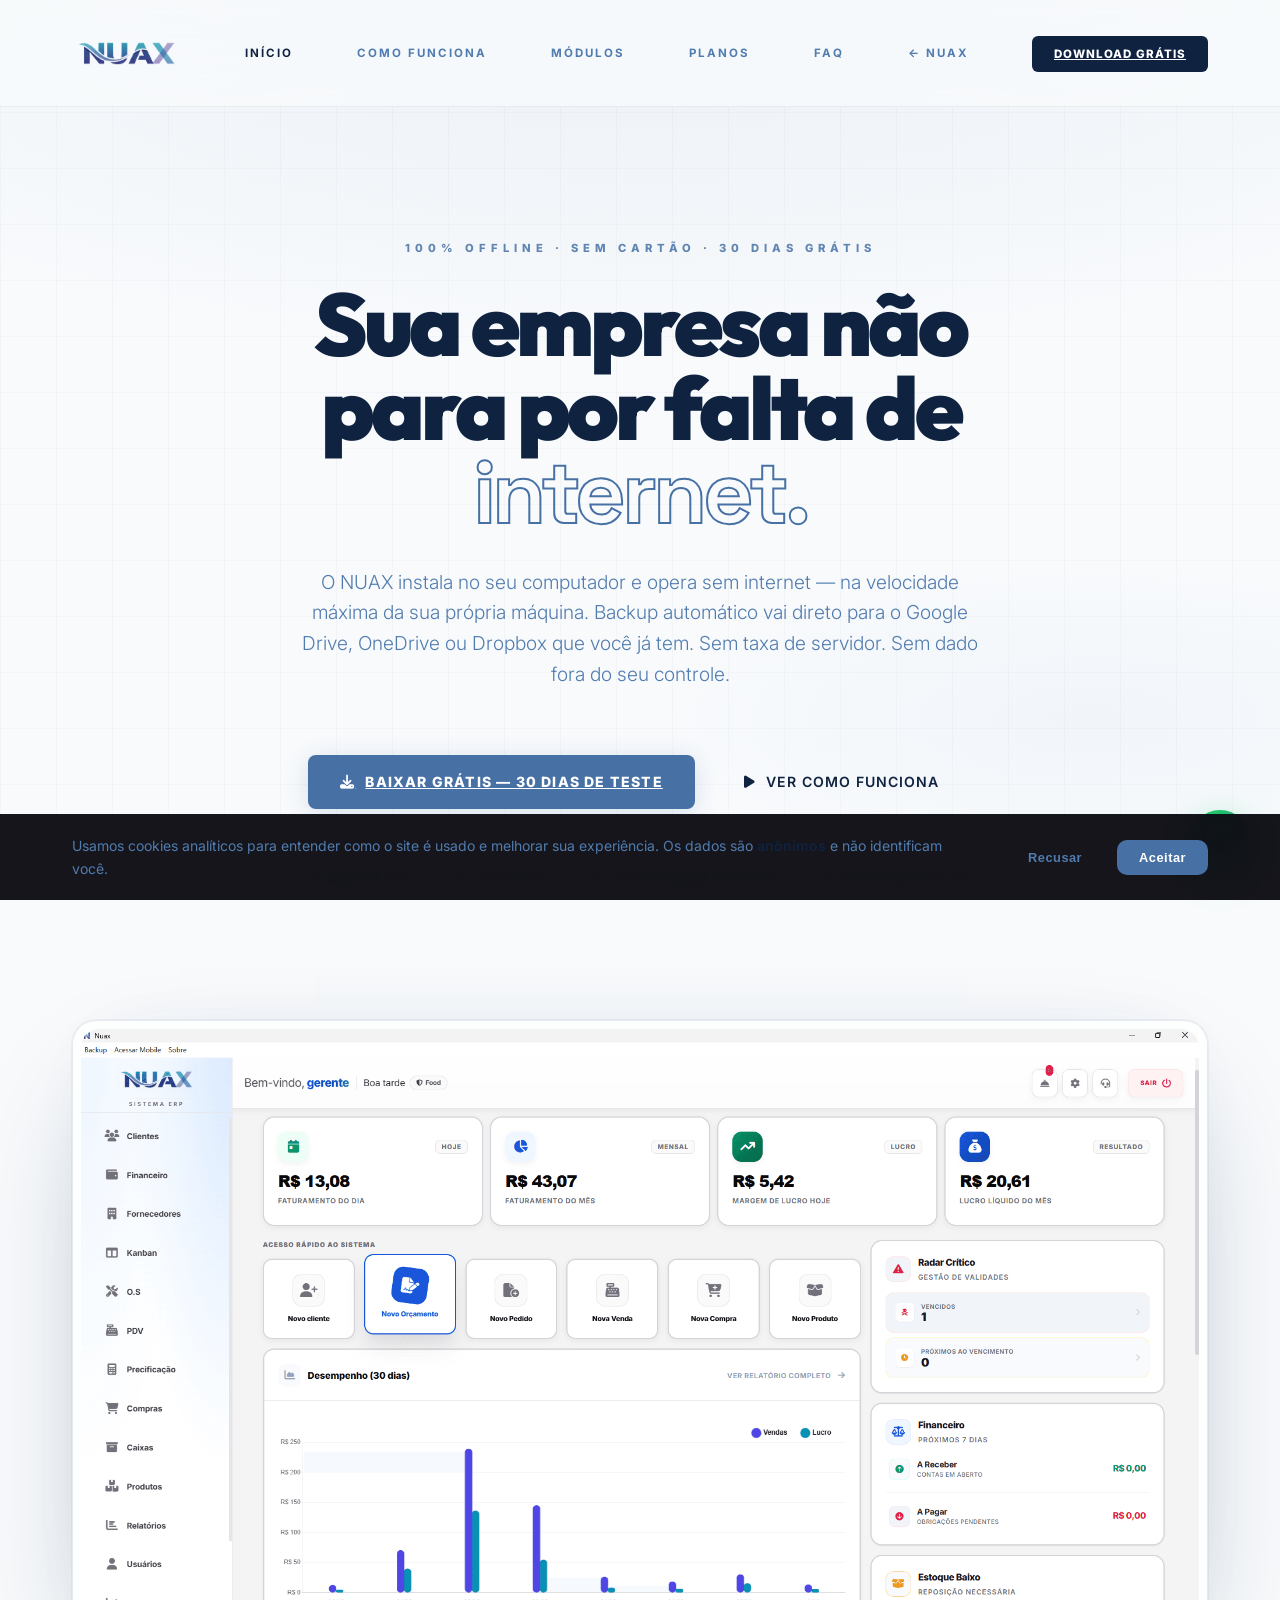
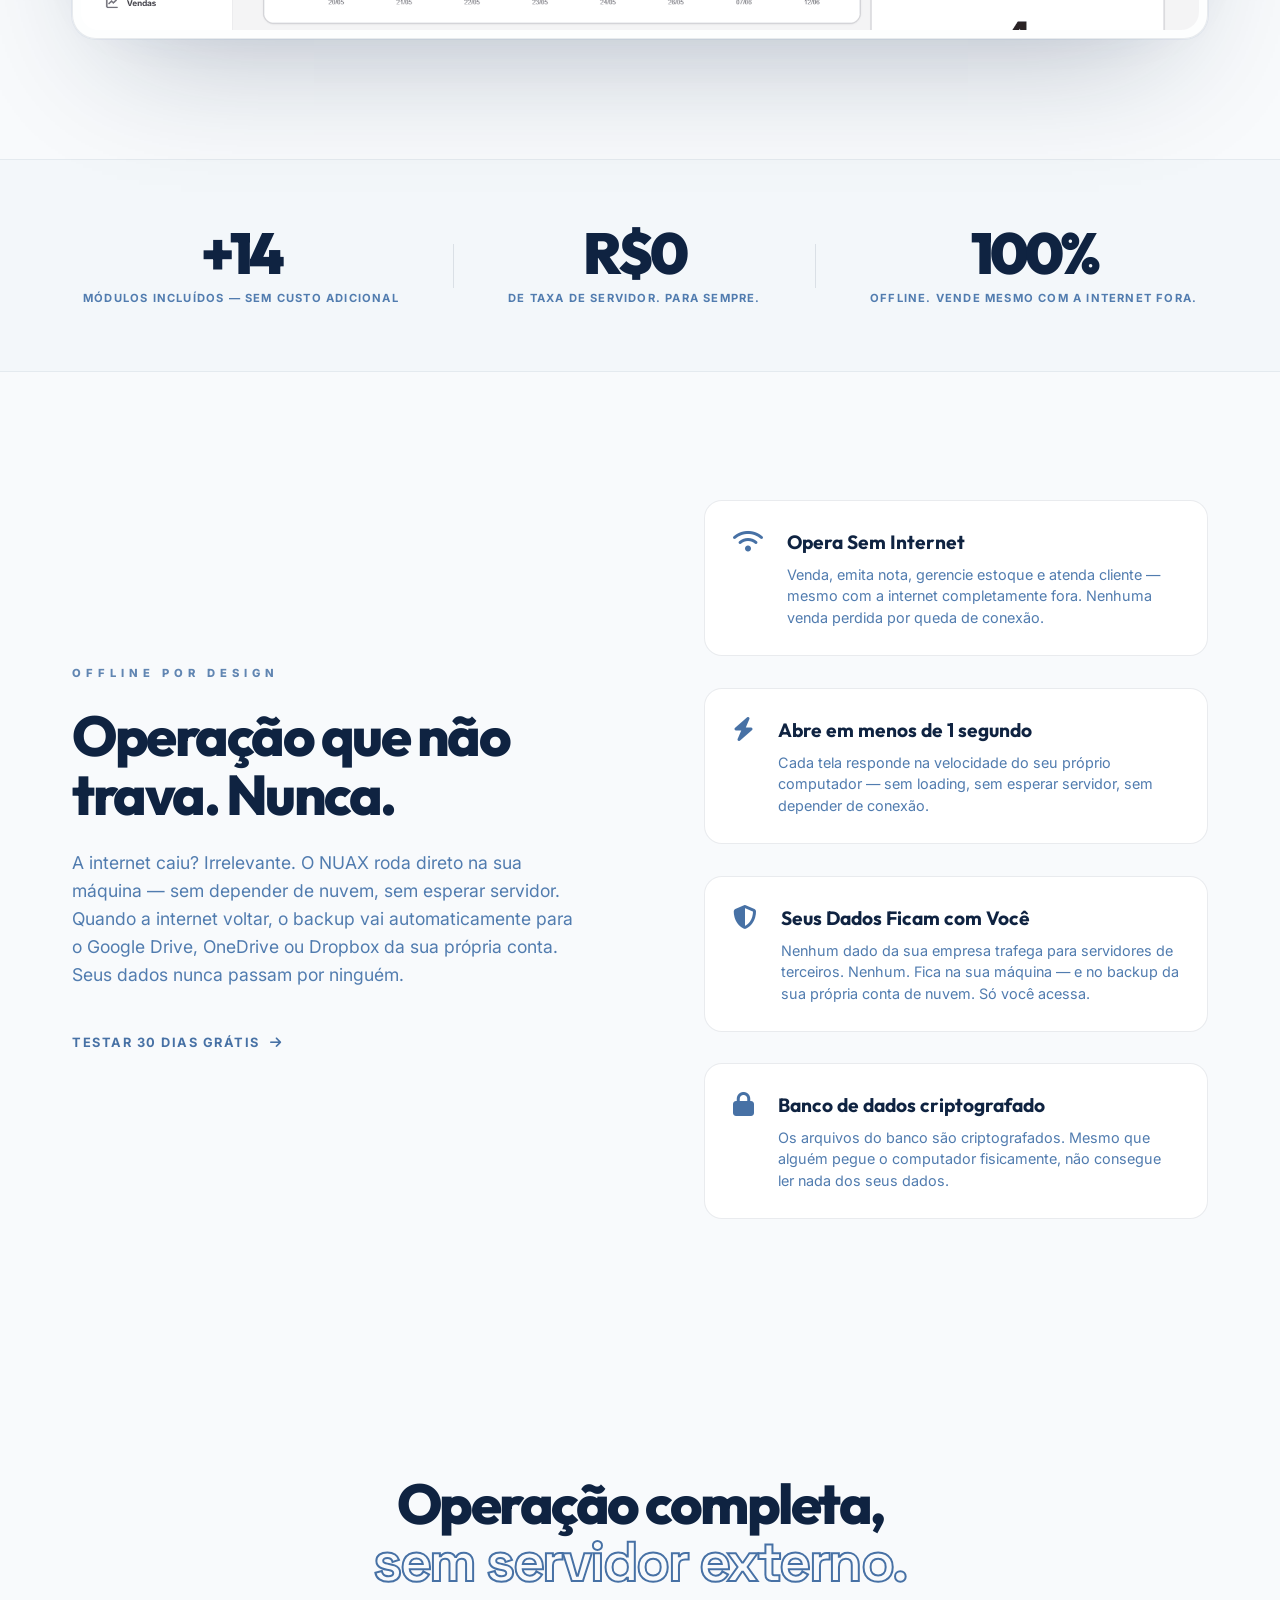
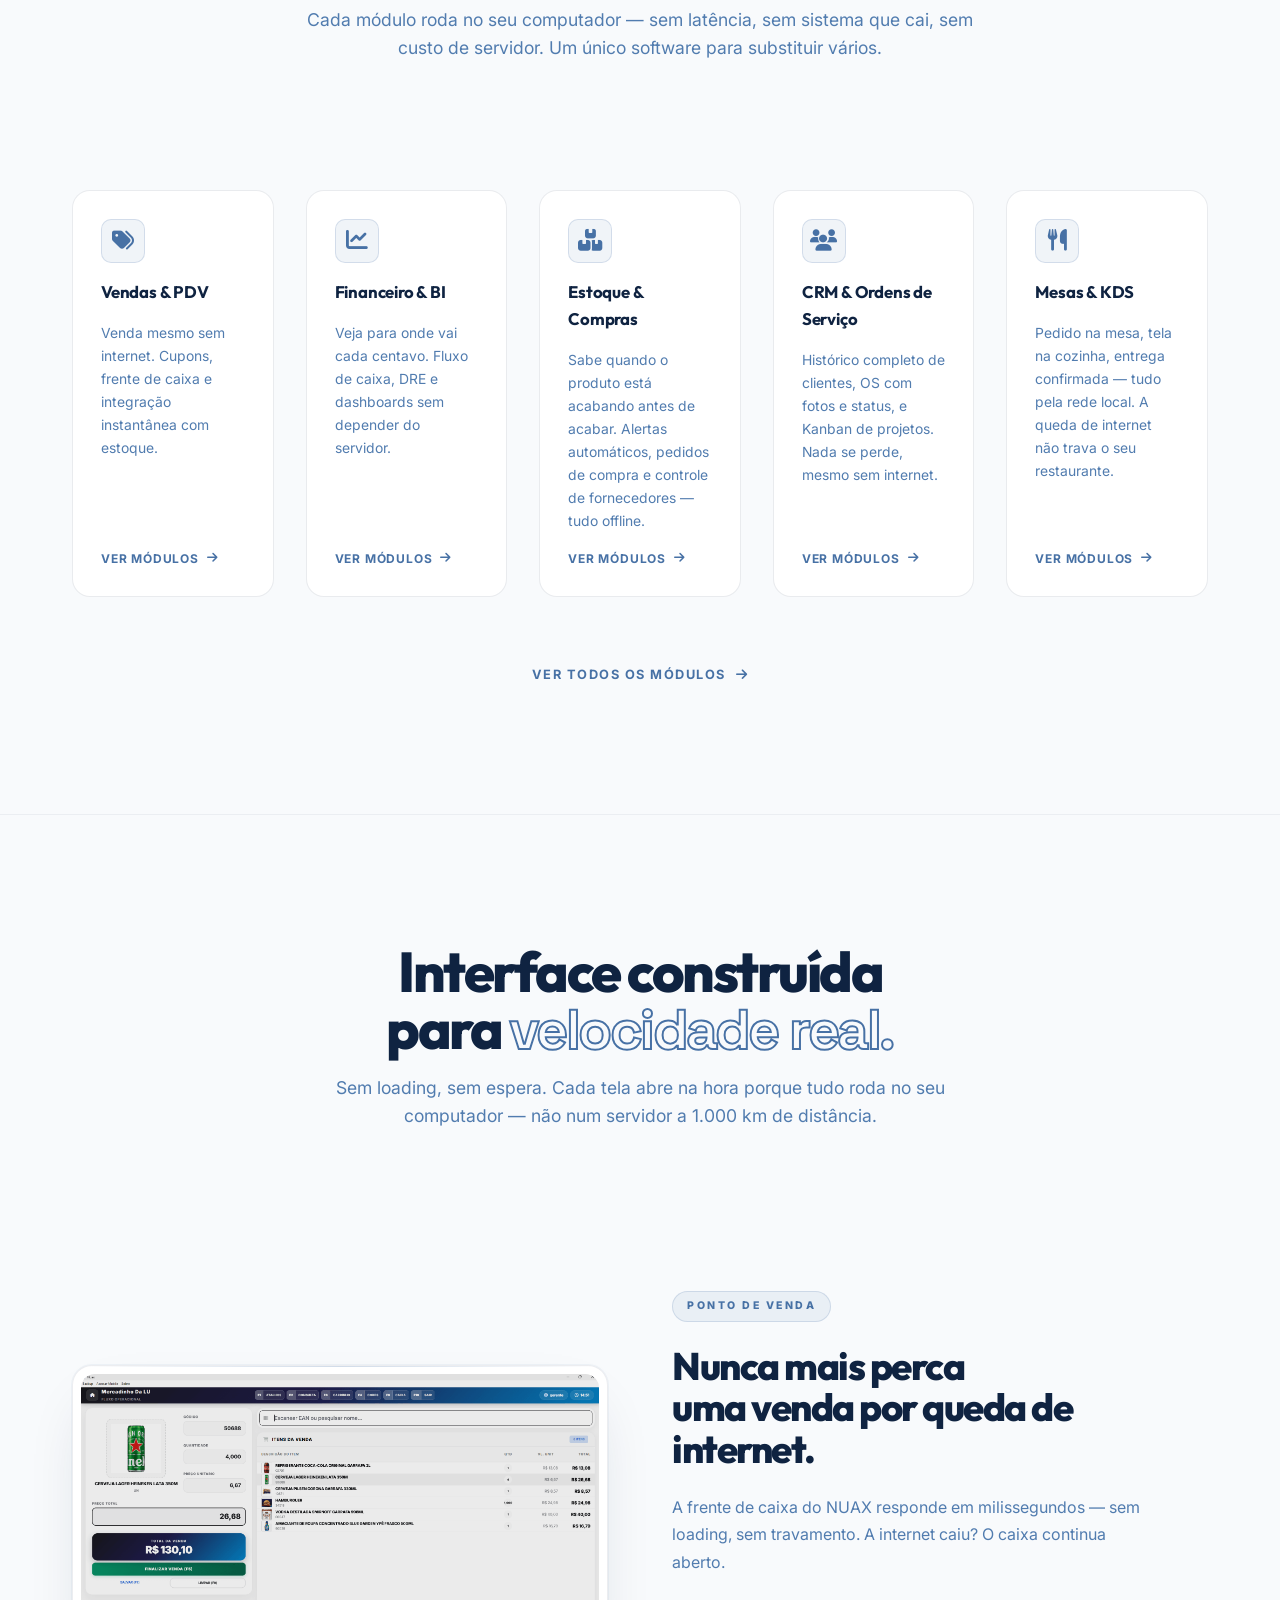
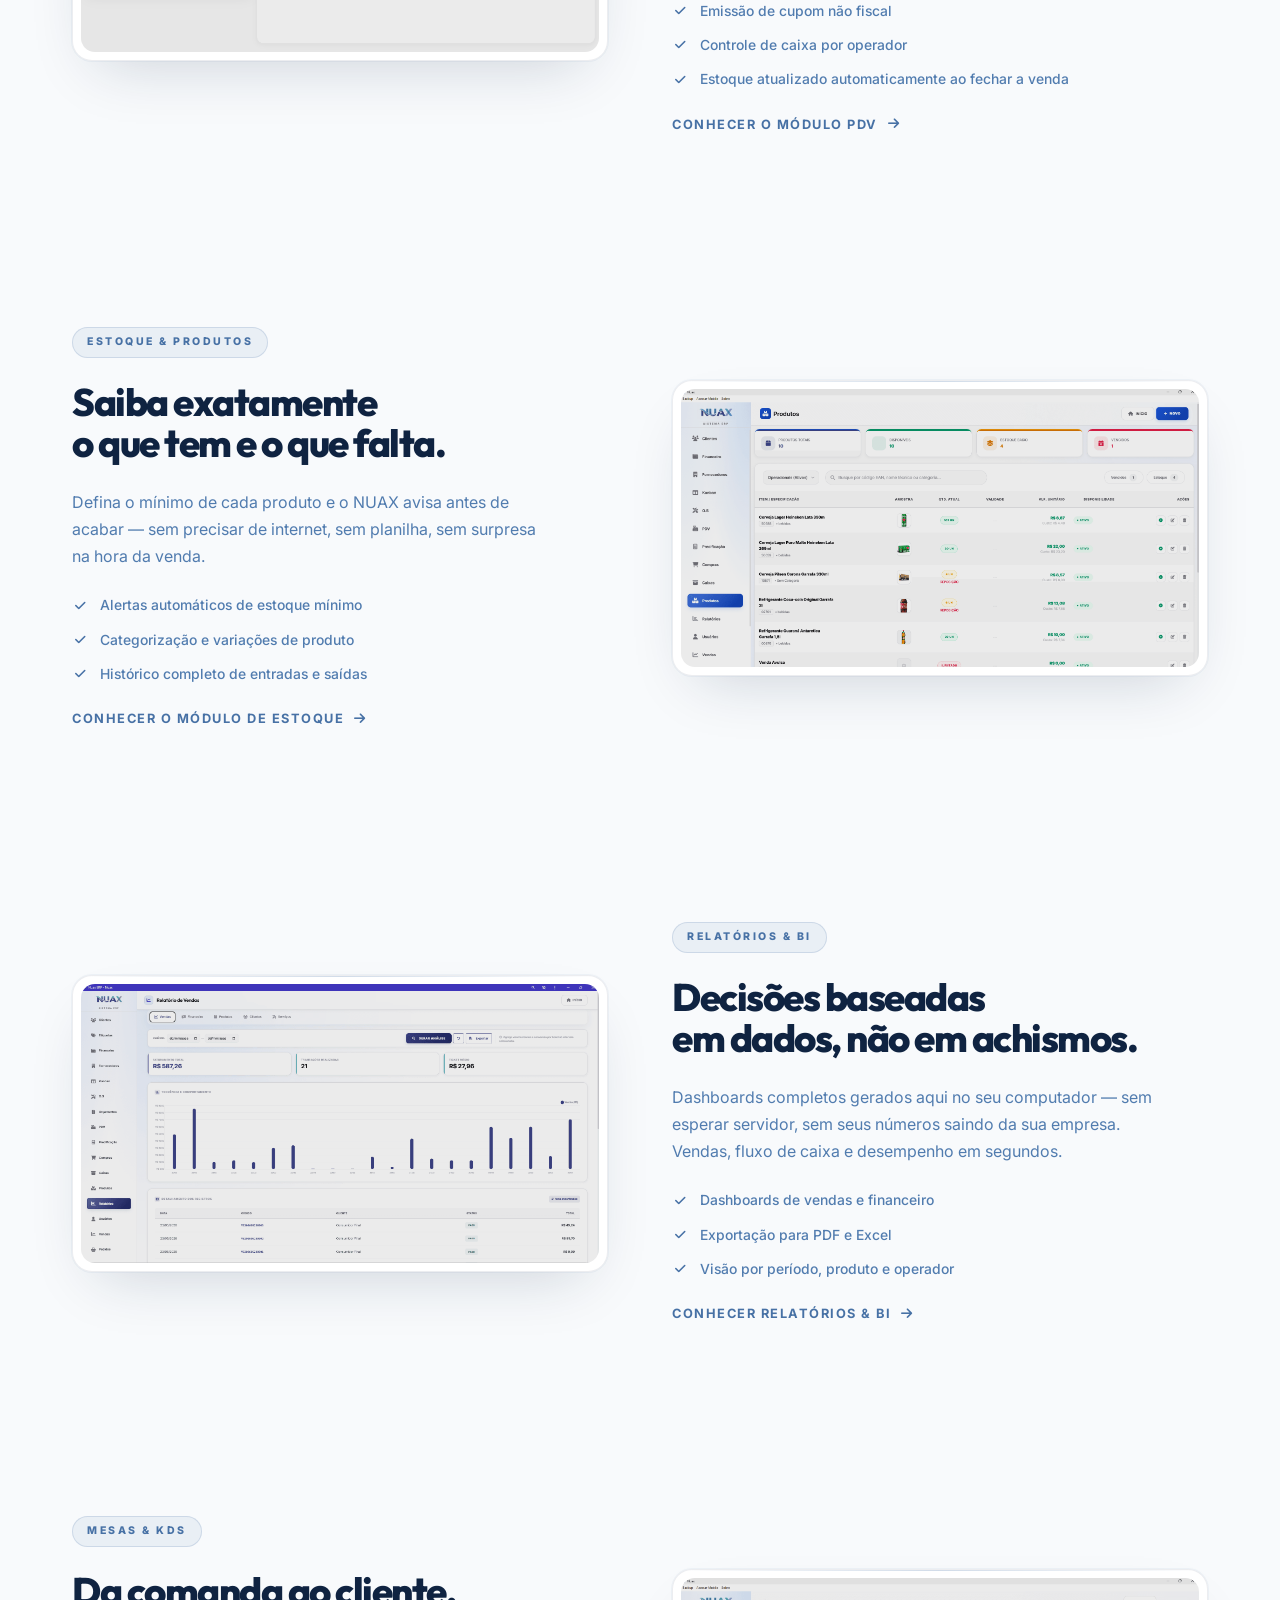
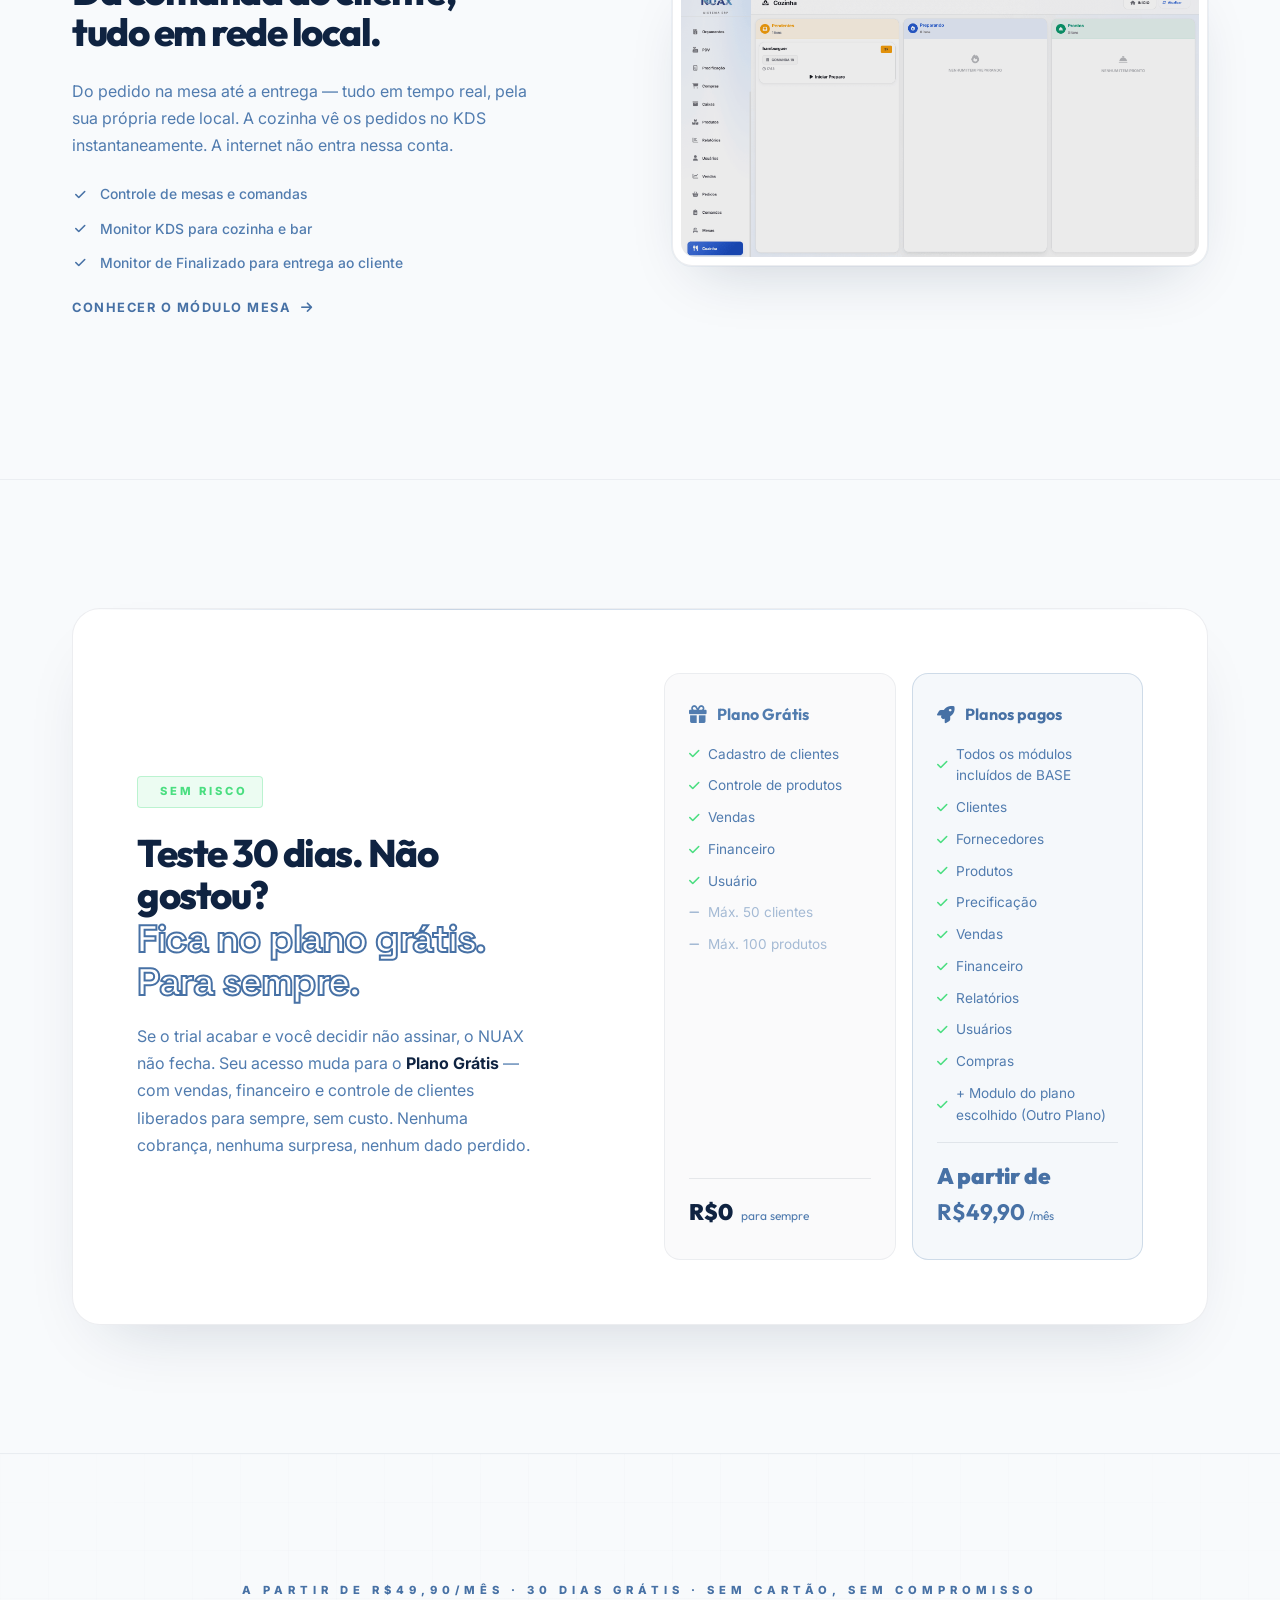
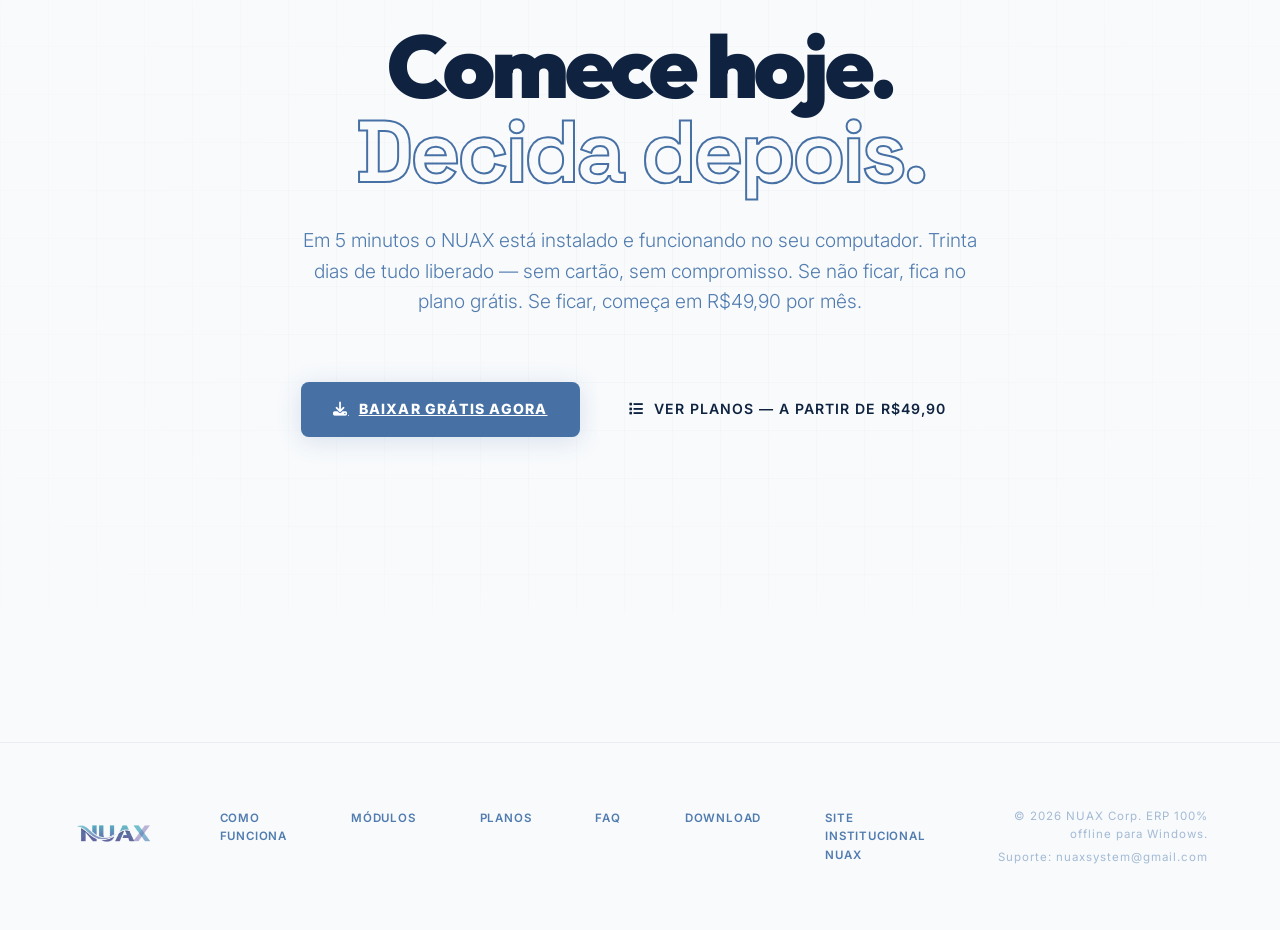
==== erp/index.html @ 341bbd93 "deploy inicial" ====
<!DOCTYPE html><html lang="pt-br"><head><meta charset="UTF-8"><meta name="viewport" content="width=device-width,initial-scale=1"><title>NUAX ERP | Gestão Offline para Windows — A partir de R$49,90/mês</title><meta name="description" content="NUAX ERP: sistema de gestão 100% offline para Windows. PDV, Estoque, Financeiro, CRM, Ordens de Serviço e mais. A partir de R$49,90/mês — 30 dias grátis."><meta name="keywords" content="NUAX ERP, sistema de gestão offline, software ERP Windows, PDV offline, controle de estoque offline, gestão financeira offline, ERP sem internet, software para pequenas empresas"><meta name="author" content="NUAX Corp"><meta name="robots" content="index, follow"><script>function gtag(){dataLayer.push(arguments)}window.dataLayer=window.dataLayer||[],gtag("consent","default",{analytics_storage:"accepted"===localStorage.getItem("nuax_cookie_consent")?"granted":"denied",ad_storage:"denied"})</script><script async src="https://www.googletagmanager.com/gtag/js?id=G-6E8NX6RSP4"></script><script>function gtag(){dataLayer.push(arguments)}window.dataLayer=window.dataLayer||[],gtag("js",new Date),gtag("config","G-6E8NX6RSP4")</script><meta name="theme-color" content="#f8fafc"><link rel="canonical" href="https://nuax.com.br/erp/index.html"><link rel="icon" href="/assets/favicon.ico"><link rel="llms-txt" href="https://nuax.com.br/llms.txt"><meta name="geo.region" content="BR-SP"><meta name="geo.placename" content="São Paulo"><meta name="geo.position" content="-23.5686278;-46.6985239"><meta name="ICBM" content="-23.5686278, -46.6985239"><meta property="og:type" content="website"><meta property="og:site_name" content="NUAX"><meta property="og:url" content="https://nuax.com.br/erp/index.html"><meta property="og:title" content="NUAX ERP | Gestão Offline para Windows — A partir de R$49,90/mês"><meta property="og:description" content="Sistema ERP 100% offline para Windows. PDV, Estoque com alertas de vencimento, Contas a Pagar/Receber, Orçamentos, CRM, OS, Kanban, Mesas e KDS. A partir de R$49,90/mês — teste grátis 30 dias, sem cartão."><meta property="og:image" content="https://nuax.com.br/assets/erp/og_image.png"><meta name="twitter:card" content="summary_large_image"><meta name="twitter:url" content="https://nuax.com.br/erp/index.html"><meta name="twitter:title" content="NUAX ERP | ERP Offline para Windows — A partir de R$49,90/mês"><meta name="twitter:description" content="PDV, Estoque com alertas de vencimento, Contas a Pagar/Receber, Orçamentos, CRM, OS e Kanban offline. A partir de R$49,90/mês — teste grátis 30 dias, sem cartão."><meta name="twitter:image" content="https://nuax.com.br/assets/erp/og_image.png"><script type="application/ld+json">{
      "@context": "https://schema.org",
      "@type": "SoftwareApplication",
      "name": "NUAX ERP",
      "operatingSystem": "Windows 10, Windows 11",
      "applicationCategory": "BusinessApplication",
      "applicationSubCategory": "ERP, PDV, Gestão Financeira",
      "description": "Sistema de gestão 100% offline para Windows. PDV, Controle de Estoque com alertas de vencimento, Contas a Pagar e Receber, Fluxo de Caixa, Orçamentos, Precificação por Markup, CRM, Ordens de Serviço, Kanban, Mesas e KDS. Backup automático no Google Drive, OneDrive ou Dropbox. A partir de R$49,90/mês — teste grátis 30 dias, sem cartão.",
      "offers": [
        {
          "@type": "Offer",
          "name": "NUAX ERP — Plano Base",
          "price": "49.90",
          "priceCurrency": "BRL",
          "priceValidUntil": "2026-12-31",
          "description": "A partir de R$49,90/mês. Trial de 30 dias gratuito, sem cartão de crédito — veja todos os planos em nuax.com.br/erp/planos.html",
          "availability": "https://schema.org/InStock",
          "url": "https://nuax.com.br/erp/planos.html",
          "priceSpecification": { "@type": "UnitPriceSpecification", "billingDuration": "P1M" }
        },
        {
          "@type": "Offer",
          "name": "NUAX ERP — Teste Grátis 30 dias",
          "price": "0",
          "priceCurrency": "BRL",
          "priceValidUntil": "2026-12-31",
          "description": "Teste todas as funcionalidades gratuitamente por 30 dias, sem cartão de crédito. Após o trial, plano grátis permanente disponível.",
          "availability": "https://schema.org/InStock",
          "url": "https://nuax.com.br/erp/download.html",
          "priceSpecification": { "@type": "UnitPriceSpecification", "billingDuration": "P30D" }
        }
      ],
      "url": "https://nuax.com.br/erp/index.html",
      "screenshot": "https://nuax.com.br/assets/erp/dashboard.png"
    }</script><script type="application/ld+json">{
      "@context": "https://schema.org",
      "@type": "WebPage",
      "name": "NUAX ERP | Sistema de Gestão Offline para Windows",
      "url": "https://nuax.com.br/erp/index.html",
      "datePublished": "2025-01-01",
      "dateModified": "2026-07-22",
      "description": "Sistema de gestão 100% offline para Windows. PDV, Controle de Estoque com alertas de vencimento, Contas a Pagar e Receber, Fluxo de Caixa, Orçamentos, Precificação por Markup, CRM, Ordens de Serviço, Kanban, Mesas e KDS. Backup automático no Google Drive, OneDrive ou Dropbox. A partir de R$49,90/mês — teste grátis 30 dias, sem cartão.",
      "inLanguage": "pt-BR",
      "isPartOf": {
        "@type": "WebSite",
        "name": "NUAX",
        "url": "https://nuax.com.br/"
      },
      "author": {
        "@type": "Organization",
        "name": "NUAX Corp",
        "url": "https://nuax.com.br/"
      },
      "publisher": {
        "@type": "Organization",
        "name": "NUAX Corp",
        "url": "https://nuax.com.br/",
        "logo": {
          "@type": "ImageObject",
          "url": "https://nuax.com.br/assets/nuax-nome-transparente.png"
        }
      }
    }</script><script type="application/ld+json">{
      "@context": "https://schema.org",
      "@type": "BreadcrumbList",
      "itemListElement": [
        { "@type": "ListItem", "position": 1, "name": "NUAX", "item": "https://nuax.com.br/" },
        { "@type": "ListItem", "position": 2, "name": "Nuax ERP", "item": "https://nuax.com.br/erp/index.html" }
      ]
    }</script><link rel="preconnect" href="https://fonts.googleapis.com"><link rel="preconnect" href="https://fonts.gstatic.com" crossorigin><link href="https://fonts.googleapis.com/css2?family=Inter:wght@300;400;500;600;700&family=Outfit:wght@400;600;800;900&family=Space+Grotesk:wght@400;600;700&display=swap" rel="stylesheet"><link rel="stylesheet" href="https://cdnjs.cloudflare.com/ajax/libs/font-awesome/6.5.1/css/all.min.css"><link rel="stylesheet" href="../styles.css"></head><body class="luxury-theme"><a href="#main-content" class="skip-link">Pular para o conteúdo principal</a><div class="mesh-gradient"></div><header class="header-main" id="navbar"><div class="wrap header-flex"><div class="brand"><a href="index.html"><img src="../assets/nuax-nome-transparente.png" alt="NUAX ERP Logo" class="brand-img"></a></div><nav class="nav-desktop" aria-label="Navegação principal"><a href="index.html" class="nav-link" aria-current="page">Início</a> <a href="como-funciona.html" class="nav-link">Como Funciona</a> <a href="modulos.html" class="nav-link">Módulos</a> <a href="planos.html" class="nav-link">Planos</a> <a href="faq.html" class="nav-link">FAQ</a> <a href="../index.html" class="nav-link nav-link--back">← NUAX</a></nav><div class="actions"><a href="download.html" class="btn-premium">Download Grátis</a> <button class="mobile-menu-btn" id="mobileMenuBtn" aria-label="Abrir menu"><span></span><span></span><span></span></button></div></div><div class="mobile-nav" id="mobileNav" role="navigation" aria-label="Menu mobile"><a href="index.html" class="mobile-nav-link" aria-current="page">Início</a> <a href="como-funciona.html" class="mobile-nav-link">Como Funciona</a> <a href="modulos.html" class="mobile-nav-link">Módulos</a> <a href="planos.html" class="mobile-nav-link">Planos</a> <a href="faq.html" class="mobile-nav-link">FAQ</a> <a href="../index.html" class="mobile-nav-link nav-link--back">← NUAX</a> <a href="download.html" class="btn-premium mobile-cta">Download Grátis</a></div></header><main id="main-content"><section id="hero-premium" aria-label="Apresentação do NUAX ERP"><div class="wrap text-center"><div class="hero-header mx-auto reveal-up"><span class="reveal-text">100% OFFLINE · SEM CARTÃO · 30 DIAS GRÁTIS</span><h1 class="massive-title">Sua empresa não<br>para por falta de<br><span class="accent-stroke">internet.</span></h1><p class="hero-subtitle mx-auto">O NUAX instala no seu computador e opera sem internet — na velocidade máxima da sua própria máquina. Backup automático vai direto para o Google Drive, OneDrive ou Dropbox que você já tem. Sem taxa de servidor. Sem dado fora do seu controle.</p><div class="hero-cta-group"><a href="download.html" class="btn-hero-primary"><i class="fa-solid fa-download" aria-hidden="true"></i> Baixar Grátis — 30 dias de teste </a><a href="como-funciona.html" class="btn-hero-secondary"><i class="fa-solid fa-play" aria-hidden="true"></i> Ver como funciona</a></div><div class="hero-trust-badges" role="list"><span class="trust-badge" role="listitem"><i class="fa-brands fa-windows" aria-hidden="true"></i> Windows 10/11</span> <span class="trust-badge" role="listitem"><i class="fa-solid fa-wifi" aria-hidden="true"></i> 100% Offline</span> <span class="trust-badge" role="listitem"><i class="fa-solid fa-hand-holding-dollar" aria-hidden="true"></i> Sem mensalidade de servidor</span> <span class="trust-badge" role="listitem"><i class="fa-solid fa-clock-rotate-left" aria-hidden="true"></i> Plano grátis após o trial</span></div></div><div class="hero-visual reveal-scale"><div class="main-frame" id="hero-card"><picture><img src="../assets/erp/dashboard.png" alt="Dashboard do NUAX ERP — painel de gestão empresarial offline para Windows" class="main-screen zoomable-image" width="900" height="560" loading="lazy"></picture><div class="glow-orb"></div></div></div></div></section><section id="stats-strip" aria-label="Destaques numéricos"><div class="wrap"><div class="stats-grid"><div class="stat-item reveal-up"><span class="stat-num-lg">+14</span> <span class="stat-desc">módulos incluídos — sem custo adicional</span></div><div class="stat-divider"></div><div class="stat-item reveal-up" style="transition-delay:.1s"><span class="stat-num-lg">R$0</span> <span class="stat-desc">de taxa de servidor. Para sempre.</span></div><div class="stat-divider"></div><div class="stat-item reveal-up" style="transition-delay:.2s"><span class="stat-num-lg">100%</span> <span class="stat-desc">offline. Vende mesmo com a internet fora.</span></div></div></div></section><section id="vision" aria-labelledby="vision-title"><div class="wrap"><div class="vision-grid"><div class="vision-content reveal-left"><span class="reveal-text" style="text-align:left;display:block">OFFLINE POR DESIGN</span><h2 class="sub-title" id="vision-title">Operação que não<br>trava. Nunca.</h2><p>A internet caiu? Irrelevante. O NUAX roda direto na sua máquina — sem depender de nuvem, sem esperar servidor. Quando a internet voltar, o backup vai automaticamente para o Google Drive, OneDrive ou Dropbox da sua própria conta. Seus dados nunca passam por ninguém.</p><a href="download.html" class="btn-inline-lux">Testar 30 dias grátis <i class="fa-solid fa-arrow-right" aria-hidden="true"></i></a></div><div class="vision-pillars"><div class="pillar-box reveal-right" style="transition-delay:.1s"><i class="fa-solid fa-wifi" aria-hidden="true"></i><div><h3>Opera Sem Internet</h3><p>Venda, emita nota, gerencie estoque e atenda cliente — mesmo com a internet completamente fora. Nenhuma venda perdida por queda de conexão.</p></div></div><div class="pillar-box reveal-right" style="transition-delay:.2s"><i class="fa-solid fa-bolt" aria-hidden="true"></i><div><h3>Abre em menos de 1 segundo</h3><p>Cada tela responde na velocidade do seu próprio computador — sem loading, sem esperar servidor, sem depender de conexão.</p></div></div><div class="pillar-box reveal-right" style="transition-delay:.3s"><i class="fa-solid fa-shield-halved" aria-hidden="true"></i><div><h3>Seus Dados Ficam com Você</h3><p>Nenhum dado da sua empresa trafega para servidores de terceiros. Nenhum. Fica na sua máquina — e no backup da sua própria conta de nuvem. Só você acessa.</p></div></div><div class="pillar-box reveal-right" style="transition-delay:.4s"><i class="fa-solid fa-lock" aria-hidden="true"></i><div><h3>Banco de dados criptografado</h3><p>Os arquivos do banco são criptografados. Mesmo que alguém pegue o computador fisicamente, não consegue ler nada dos seus dados.</p></div></div></div></div></div></section><section id="features-teaser" aria-labelledby="features-title"><div class="wrap"><div class="section-header-formal reveal-up"><h2 id="features-title">Operação completa,<br><span class="accent-stroke">sem servidor externo.</span></h2><p>Cada módulo roda no seu computador — sem latência, sem sistema que cai, sem custo de servidor. Um único software para substituir vários.</p></div><div class="teaser-grid reveal-up"><a href="modulos.html#cat-core" class="teaser-card"><i class="fa-solid fa-tags" aria-hidden="true"></i><h3>Vendas & PDV</h3><p>Venda mesmo sem internet. Cupons, frente de caixa e integração instantânea com estoque.</p><span class="teaser-link">Ver módulos <i class="fa-solid fa-arrow-right" aria-hidden="true"></i></span> </a><a href="modulos.html#cat-financeiro" class="teaser-card"><i class="fa-solid fa-chart-line" aria-hidden="true"></i><h3>Financeiro & BI</h3><p>Veja para onde vai cada centavo. Fluxo de caixa, DRE e dashboards sem depender do servidor.</p><span class="teaser-link">Ver módulos <i class="fa-solid fa-arrow-right" aria-hidden="true"></i></span> </a><a href="modulos.html#cat-estoque" class="teaser-card"><i class="fa-solid fa-boxes-stacked" aria-hidden="true"></i><h3>Estoque & Compras</h3><p>Sabe quando o produto está acabando antes de acabar. Alertas automáticos, pedidos de compra e controle de fornecedores — tudo offline.</p><span class="teaser-link">Ver módulos <i class="fa-solid fa-arrow-right" aria-hidden="true"></i></span> </a><a href="modulos.html#cat-crm" class="teaser-card"><i class="fa-solid fa-users" aria-hidden="true"></i><h3>CRM & Ordens de Serviço</h3><p>Histórico completo de clientes, OS com fotos e status, e Kanban de projetos. Nada se perde, mesmo sem internet.</p><span class="teaser-link">Ver módulos <i class="fa-solid fa-arrow-right" aria-hidden="true"></i></span> </a><a href="modulos.html#cat-mesa" class="teaser-card"><i class="fa-solid fa-utensils" aria-hidden="true"></i><h3>Mesas & KDS</h3><p>Pedido na mesa, tela na cozinha, entrega confirmada — tudo pela rede local. A queda de internet não trava o seu restaurante.</p><span class="teaser-link">Ver módulos <i class="fa-solid fa-arrow-right" aria-hidden="true"></i></span></a></div><div class="text-center reveal-up" style="margin-top:var(--sp-xl)"><a href="modulos.html" class="btn-inline-lux">Ver todos os módulos <i class="fa-solid fa-arrow-right" aria-hidden="true"></i></a></div></div></section><section id="modules-showcase" aria-label="Visualização dos módulos principais"><div class="wrap"><div class="section-header-formal reveal-up"><h2>Interface construída<br>para <span class="accent-stroke">velocidade real.</span></h2><p>Sem loading, sem espera. Cada tela abre na hora porque tudo roda no seu computador — não num servidor a 1.000 km de distância.</p></div><div class="showcase-block"><div class="showcase-img-wrap reveal-scale"><div class="showcase-img-frame"><picture><img src="../assets/erp/pdv.png" alt="Módulo PDV do NUAX ERP — frente de caixa offline para Windows" class="showcase-img zoomable-image" loading="lazy"></picture></div></div><div class="showcase-content reveal-right"><span class="showcase-badge">Ponto de Venda</span><h3 class="showcase-title">Nunca mais perca<br>uma venda por queda de internet.</h3><p class="showcase-desc">A frente de caixa do NUAX responde em milissegundos — sem loading, sem travamento. A internet caiu? O caixa continua aberto.</p><ul class="showcase-features" role="list"><li><i class="fa-solid fa-check" aria-hidden="true"></i> Emissão de cupom não fiscal</li><li><i class="fa-solid fa-check" aria-hidden="true"></i> Controle de caixa por operador</li><li><i class="fa-solid fa-check" aria-hidden="true"></i> Estoque atualizado automaticamente ao fechar a venda</li></ul><a href="modulos.html#cat-core" class="btn-inline-lux">Conhecer o módulo PDV <i class="fa-solid fa-arrow-right" aria-hidden="true"></i></a></div></div><div class="showcase-block showcase-block--reverse"><div class="showcase-content reveal-left"><span class="showcase-badge">Estoque & Produtos</span><h3 class="showcase-title">Saiba exatamente<br>o que tem e o que falta.</h3><p class="showcase-desc">Defina o mínimo de cada produto e o NUAX avisa antes de acabar — sem precisar de internet, sem planilha, sem surpresa na hora da venda.</p><ul class="showcase-features" role="list"><li><i class="fa-solid fa-check" aria-hidden="true"></i> Alertas automáticos de estoque mínimo</li><li><i class="fa-solid fa-check" aria-hidden="true"></i> Categorização e variações de produto</li><li><i class="fa-solid fa-check" aria-hidden="true"></i> Histórico completo de entradas e saídas</li></ul><a href="modulos.html#cat-estoque" class="btn-inline-lux">Conhecer o módulo de Estoque <i class="fa-solid fa-arrow-right" aria-hidden="true"></i></a></div><div class="showcase-img-wrap reveal-scale"><div class="showcase-img-frame"><picture><img src="../assets/erp/produtos.png" alt="Módulo de Estoque e Produtos do NUAX ERP" class="showcase-img zoomable-image" loading="lazy"></picture></div></div></div><div class="showcase-block"><div class="showcase-img-wrap reveal-scale"><div class="showcase-img-frame"><picture><img src="../assets/erp/relatorios.png" alt="Relatórios e BI do NUAX ERP — dashboards gerenciais offline" class="showcase-img zoomable-image" loading="lazy"></picture></div></div><div class="showcase-content reveal-right"><span class="showcase-badge">Relatórios & BI</span><h3 class="showcase-title">Decisões baseadas<br>em dados, não em achismos.</h3><p class="showcase-desc">Dashboards completos gerados aqui no seu computador — sem esperar servidor, sem seus números saindo da sua empresa. Vendas, fluxo de caixa e desempenho em segundos.</p><ul class="showcase-features" role="list"><li><i class="fa-solid fa-check" aria-hidden="true"></i> Dashboards de vendas e financeiro</li><li><i class="fa-solid fa-check" aria-hidden="true"></i> Exportação para PDF e Excel</li><li><i class="fa-solid fa-check" aria-hidden="true"></i> Visão por período, produto e operador</li></ul><a href="modulos.html#cat-financeiro" class="btn-inline-lux">Conhecer Relatórios & BI <i class="fa-solid fa-arrow-right" aria-hidden="true"></i></a></div></div><div class="showcase-block showcase-block--reverse"><div class="showcase-content reveal-left"><span class="showcase-badge">Mesas & KDS</span><h3 class="showcase-title">Da comanda ao cliente,<br>tudo em rede local.</h3><p class="showcase-desc">Do pedido na mesa até a entrega — tudo em tempo real, pela sua própria rede local. A cozinha vê os pedidos no KDS instantaneamente. A internet não entra nessa conta.</p><ul class="showcase-features" role="list"><li><i class="fa-solid fa-check" aria-hidden="true"></i> Controle de mesas e comandas</li><li><i class="fa-solid fa-check" aria-hidden="true"></i> Monitor KDS para cozinha e bar</li><li><i class="fa-solid fa-check" aria-hidden="true"></i> Monitor de Finalizado para entrega ao cliente</li></ul><a href="modulos.html#cat-mesa" class="btn-inline-lux">Conhecer o módulo Mesa <i class="fa-solid fa-arrow-right" aria-hidden="true"></i></a></div><div class="showcase-img-wrap reveal-scale"><div class="showcase-img-frame"><picture><img src="../assets/erp/painel_cozinha.png" alt="Painel KDS da cozinha — Monitor de pedidos em tempo real NUAX ERP" class="showcase-img zoomable-image" loading="lazy"></picture></div></div></div></div></section><section id="free-tier" aria-label="Garantia do plano grátis"><div class="wrap"><div class="free-tier-card reveal-up"><div class="free-tier-left"><span class="free-tier-badge"><i class="fa-solid fa-shield-check" aria-hidden="true"></i> SEM RISCO</span><h2 class="free-tier-title">Teste 30 dias. Não gostou?<br><span class="accent-stroke">Fica no plano grátis. Para sempre.</span></h2><p class="free-tier-desc">Se o trial acabar e você decidir não assinar, o NUAX não fecha. Seu acesso muda para o <strong>Plano Grátis</strong> — com vendas, financeiro e controle de clientes liberados para sempre, sem custo. Nenhuma cobrança, nenhuma surpresa, nenhum dado perdido.</p></div><div class="free-tier-right"><div class="free-tier-compare"><div class="free-tier-col free-tier-col--free"><div class="free-tier-col-header"><i class="fa-solid fa-gift" aria-hidden="true"></i> <span>Plano Grátis</span></div><ul class="free-tier-list"><li><i class="fa-solid fa-check" aria-hidden="true"></i> Cadastro de clientes</li><li><i class="fa-solid fa-check" aria-hidden="true"></i> Controle de produtos</li><li><i class="fa-solid fa-check" aria-hidden="true"></i> Vendas</li><li><i class="fa-solid fa-check" aria-hidden="true"></i> Financeiro</li><li><i class="fa-solid fa-check" aria-hidden="true"></i> Usuário</li><li class="free-tier-limit"><i class="fa-solid fa-minus" aria-hidden="true"></i>Máx. 50 clientes</li><li class="free-tier-limit"><i class="fa-solid fa-minus" aria-hidden="true"></i>Máx. 100 produtos</li></ul><span class="free-tier-col-price">R$0 <span>para sempre</span></span></div><div class="free-tier-col free-tier-col--paid"><div class="free-tier-col-header"><i class="fa-solid fa-rocket" aria-hidden="true"></i> <span>Planos pagos</span></div><ul class="free-tier-list"><li><i class="fa-solid fa-check" aria-hidden="true"></i> Todos os módulos incluídos de BASE</li><li><i class="fa-solid fa-check" aria-hidden="true"></i>Clientes</li><li><i class="fa-solid fa-check" aria-hidden="true"></i>Fornecedores</li><li><i class="fa-solid fa-check" aria-hidden="true"></i>Produtos</li><li><i class="fa-solid fa-check" aria-hidden="true"></i>Precificação</li><li><i class="fa-solid fa-check" aria-hidden="true"></i>Vendas</li><li><i class="fa-solid fa-check" aria-hidden="true"></i>Financeiro</li><li><i class="fa-solid fa-check" aria-hidden="true"></i>Relatórios</li><li><i class="fa-solid fa-check" aria-hidden="true"></i>Usuários</li><li><i class="fa-solid fa-check" aria-hidden="true"></i>Compras</li><li><i class="fa-solid fa-check" aria-hidden="true"></i>+ Modulo do plano escolhido (Outro Plano)</li></ul><span class="free-tier-col-price">A partir de <strong>R$49,90</strong><span>/mês</span></span></div></div></div></div></div></section><section id="cta-strip" aria-label="Chamada para ação"><div class="wrap text-center"><span class="reveal-text reveal-up">A PARTIR DE R$49,90/MÊS · 30 DIAS GRÁTIS · SEM CARTÃO, SEM COMPROMISSO</span><h2 class="massive-title reveal-up">Comece hoje.<br><span class="accent-stroke">Decida depois.</span></h2><p class="hero-subtitle mx-auto reveal-up">Em 5 minutos o NUAX está instalado e funcionando no seu computador. Trinta dias de tudo liberado — sem cartão, sem compromisso. Se não ficar, fica no plano grátis. Se ficar, começa em R$49,90 por mês.</p><div class="hero-cta-group reveal-up"><a href="download.html" class="btn-hero-primary"><i class="fa-solid fa-download" aria-hidden="true"></i> Baixar Grátis Agora </a><a href="planos.html" class="btn-hero-secondary"><i class="fa-solid fa-list" aria-hidden="true"></i> Ver planos — a partir de R$49,90</a></div></div></section></main><footer class="footer-lux"><div class="wrap footer-content"><div class="f-brand"><img src="../assets/nuax-nome-transparente.png" alt="NUAX ERP" class="footer-brand-img"></div><nav class="f-links" aria-label="Links do rodapé"><a href="como-funciona.html">Como Funciona</a> <a href="modulos.html">Módulos</a> <a href="planos.html">Planos</a> <a href="faq.html">FAQ</a> <a href="download.html">Download</a> <a href="../index.html">Site institucional NUAX</a></nav><div class="f-legal"><div>© 2026 NUAX Corp. ERP 100% offline para Windows.</div><div>Suporte: <a href="mailto:nuaxsystem@gmail.com">nuaxsystem@gmail.com</a></div></div></div></footer><div class="ativ-overlay" id="ativOverlay" role="dialog" aria-modal="true" aria-labelledby="ativTitle"><div class="ativ-card animate-pm"><button class="ativ-close" id="ativClose" aria-label="Fechar"><i class="fa-solid fa-xmark" aria-hidden="true"></i></button><div class="ativ-content"><div class="ativ-texto"><div class="ativ-eyebrow"><i class="fa-solid fa-rocket" aria-hidden="true"></i> Download iniciado</div><h2 class="ativ-titulo" id="ativTitle">3 passos. 5 minutos. Pronto.</h2><ol class="ativ-passos"><li><span class="ativ-passo-num">1</span><div><strong>Abra o instalador</strong> <span>O arquivo já está baixando. Abra quando terminar e siga os passos normais de instalação do Windows — não precisa de técnico.</span></div></li><li><span class="ativ-passo-num">2</span><div><strong>Na tela de ativação clique em "Experimentar 30 dias grátis"</strong> <span>Vai abrir uma tela com os planos — escolha um de sua preferência. Na próxima tela, insira seu usuário e e-mail para registro e clique em "Começar agora grátis". Aguarde a ativação.</span></div></li></ol><button class="ativ-btn-fechar" id="ativBtnFechar"><i class="fa-solid fa-download" aria-hidden="true"></i> Ok, entendi</button></div><div class="ativ-img-wrap"><picture><img src="../assets/erp/ativacao.png" alt="Tela de ativação do NUAX mostrando o botão Experimentar 30 dias grátis" class="ativ-img" loading="lazy" role="button" tabindex="0" aria-label="Ampliar imagem explicativa da tela de ativação"></picture><div class="ativ-seta-label"><i class="fa-solid fa-arrow-up" aria-hidden="true"></i> <span>Clique na imagem para ampliar</span></div></div></div></div></div><div id="cookie-banner" class="cookie-banner" role="dialog" aria-label="Aviso de cookies" hidden><div class="cookie-banner__inner"><p class="cookie-banner__text">Usamos cookies analíticos para entender como o site é usado e melhorar sua experiência. Os dados são <strong>anônimos</strong> e não identificam você.</p><div class="cookie-banner__actions"><button id="cookie-reject" class="cookie-banner__btn cookie-banner__btn--secondary">Recusar</button> <button id="cookie-accept" class="cookie-banner__btn cookie-banner__btn--primary">Aceitar</button></div></div></div><script src="../scripts.js"></script></body></html>
---- styles.css ----
:root{--lux-bg:#f8fafc;--lux-surface:rgba(255, 255, 255, 0.92);--lux-border:rgba(15, 35, 65, 0.1);--lux-text-primary:#0f2341;--lux-text-secondary:#517caf;--lux-accent:#4771a5;--lux-accent-hover:#416896;--sp-sm:8px;--sp-md:16px;--sp-lg:32px;--sp-xl:64px;--sp-xxl:128px;--card-padding:var(--sp-lg);--card-padding-lg:48px;--card-padding-hero:var(--sp-xl);--card-gap:var(--sp-lg);--radius-sm:12px;--radius-md:16px;--radius-card:20px;--radius-card-lg:24px;--header-h:80px;--tr-premium:all 0.6s cubic-bezier(0.16, 1, 0.3, 1);--tr-fast:all 0.25s ease}*{margin:0;padding:0;box-sizing:border-box;cursor:default}html{scroll-behavior:smooth}:focus-visible{outline:3px solid var(--lux-accent);outline-offset:4px;border-radius:4px}.skip-link{position:absolute;top:-100px;left:20px;background:var(--lux-accent);color:#fff;padding:12px 24px;z-index:99999;font-family:Inter,sans-serif;font-size:.85rem;font-weight:700;text-transform:uppercase;letter-spacing:1px;text-decoration:none;border-radius:0 0 8px 8px;box-shadow:0 10px 30px rgba(71,113,165,.25);transition:top .3s cubic-bezier(.16,1,.3,1)}.skip-link:focus-visible{top:0;outline:0}.ativ-img,.zoomable-image{cursor:zoom-in!important}body{background-color:var(--lux-bg);color:var(--lux-text-primary);font-family:Inter,sans-serif;-webkit-font-smoothing:antialiased;overflow-x:hidden;line-height:1.6}.wrap{max-width:1200px;margin:0 auto;padding:0 var(--sp-lg)}.text-center{text-align:center}.mx-auto{margin-left:auto;margin-right:auto}.mesh-gradient{position:fixed;top:0;left:0;width:100%;height:100%;background:radial-gradient(at 10% 10%,rgba(71,113,165,.04) 0,transparent 50%),radial-gradient(at 90% 90%,rgba(115,158,207,.03) 0,transparent 50%),radial-gradient(at 50% 0,rgba(71,113,165,.03) 0,transparent 60%);z-index:-1;pointer-events:none}.header-main{position:fixed;top:0;width:100%;z-index:1001;padding:var(--sp-lg) 0;backdrop-filter:blur(24px);border-bottom:1px solid var(--lux-border);transition:var(--tr-premium)}.header-main.scrolled{padding:16px 0;background:rgba(248,250,252,.92)}.header-flex{display:flex;justify-content:space-between;align-items:center}.brand-img{height:42px;width:auto;display:block}.nav-desktop{display:flex;gap:var(--sp-xl)}.nav-link{text-decoration:none;color:var(--lux-text-secondary);font-size:.75rem;font-weight:700;letter-spacing:2px;text-transform:uppercase;transition:var(--tr-premium);cursor:pointer}.nav-link:hover{color:var(--lux-text-primary);transform:translateY(-1px)}.nav-link[aria-current=page]{color:var(--lux-text-primary)}.btn-premium{background:var(--lux-text-primary);color:#fff;border:none;padding:12px 24px;border-radius:4px;font-weight:800;font-size:.75rem;text-transform:uppercase;letter-spacing:1px;cursor:pointer;transition:var(--tr-premium)}.btn-premium:hover{box-shadow:0 8px 24px rgba(15,35,65,.18);transform:translateY(-2px)}.mobile-menu-btn{display:none;flex-direction:column;gap:5px;background:0 0;border:none;padding:8px;cursor:pointer}.mobile-menu-btn span{display:block;width:22px;height:2px;background:var(--lux-text-primary);transition:var(--tr-fast);border-radius:2px}.mobile-menu-btn.active span:nth-child(1){transform:translateY(7px) rotate(45deg)}.mobile-menu-btn.active span:nth-child(2){opacity:0}.mobile-menu-btn.active span:nth-child(3){transform:translateY(-7px) rotate(-45deg)}.mobile-nav{display:none;flex-direction:column;gap:8px;padding:var(--sp-md) var(--sp-lg) var(--sp-lg);border-top:1px solid var(--lux-border);background:rgba(248,250,252,.98);backdrop-filter:blur(24px)}.mobile-nav.open{display:flex}.mobile-nav-link{text-decoration:none;color:var(--lux-text-secondary);font-size:.85rem;font-weight:700;letter-spacing:2px;text-transform:uppercase;padding:14px 0;border-bottom:1px solid var(--lux-border);cursor:pointer;transition:var(--tr-fast)}.mobile-nav-link:last-of-type{border-bottom:none}.mobile-nav-link:hover{color:var(--lux-text-primary)}.mobile-cta{width:100%;margin-top:var(--sp-md);text-align:center}.nav-group{position:relative;display:flex;align-items:center}.nav-group-trigger{display:flex;align-items:center;gap:6px;text-decoration:none;color:var(--lux-text-secondary);font-size:.75rem;font-weight:700;letter-spacing:2px;text-transform:uppercase;transition:var(--tr-premium);cursor:pointer;background:0 0;border:none;font-family:inherit}.nav-group-trigger i{font-size:.55rem;transition:transform .3s cubic-bezier(.16,1,.3,1)}.nav-group-trigger:hover,.nav-group-trigger[aria-current=page],.nav-group.open .nav-group-trigger,.nav-group:focus-within .nav-group-trigger{color:var(--lux-text-primary)}.nav-dropdown-item[aria-current=page]{background:rgba(71,113,165,.07)}.nav-group.open .nav-group-trigger i,.nav-group:focus-within .nav-group-trigger i,.nav-group:hover .nav-group-trigger i{transform:rotate(180deg)}.nav-dropdown{position:absolute;top:calc(100% + 14px);left:50%;transform:translateX(-50%) translateY(-6px);width:320px;background:rgba(248,250,252,.98);backdrop-filter:blur(24px);border:1px solid var(--lux-border);border-radius:var(--radius-card);padding:8px;box-shadow:0 24px 60px -20px rgba(15,35,65,.25);opacity:0;visibility:hidden;pointer-events:none;transition:var(--tr-premium);z-index:1002}.nav-group.open .nav-dropdown,.nav-group:focus-within .nav-dropdown,.nav-group:hover .nav-dropdown{opacity:1;visibility:visible;pointer-events:auto;transform:translateX(-50%) translateY(0)}.nav-dropdown-item{display:flex;gap:14px;align-items:flex-start;padding:14px;border-radius:var(--radius-sm);text-decoration:none;color:var(--lux-text-primary);transition:var(--tr-fast)}.nav-dropdown-item:focus-visible,.nav-dropdown-item:hover{background:rgba(71,113,165,.07)}.nav-dropdown-item i{font-size:1.05rem;color:var(--lux-accent);width:36px;height:36px;display:flex;align-items:center;justify-content:center;flex-shrink:0;background:rgba(71,113,165,.08);border-radius:10px}.nav-dropdown-item strong{display:block;font-family:Outfit;font-size:.85rem;font-weight:700;letter-spacing:0;margin-bottom:3px}.nav-dropdown-item-desc{display:block;font-size:.75rem;color:var(--lux-text-secondary);letter-spacing:0;font-weight:400;line-height:1.4}.mobile-nav-group{border-bottom:1px solid var(--lux-border)}.mobile-nav-group .mobile-nav-group-trigger{border-bottom:none;width:100%;display:flex;justify-content:space-between;align-items:center;background:0 0;border:none;font-family:inherit;text-align:left}.mobile-nav-group-trigger i{font-size:.65rem;color:var(--lux-text-secondary);transition:transform .3s cubic-bezier(.16,1,.3,1)}.mobile-nav-group.open .mobile-nav-group-trigger i{transform:rotate(180deg)}.mobile-nav-submenu{max-height:0;overflow:hidden;display:flex;flex-direction:column;transition:max-height .35s cubic-bezier(.16,1,.3,1)}.mobile-nav-group.open .mobile-nav-submenu{max-height:160px}.mobile-nav-sublink{text-decoration:none;color:var(--lux-text-secondary);font-size:.78rem;font-weight:600;letter-spacing:1.5px;text-transform:uppercase;padding:10px 0 10px 16px;margin-left:2px;border-left:2px solid var(--lux-border);transition:var(--tr-fast)}.mobile-nav-sublink:hover{color:var(--lux-text-primary);border-left-color:var(--lux-accent)}.mobile-nav-submenu .mobile-nav-sublink:last-child{padding-bottom:16px}.mission-line{font-family:Outfit;font-size:1.05rem;font-weight:600;color:var(--lux-text-primary);line-height:1.5;margin-bottom:var(--sp-lg)}#hero-premium{padding:240px 0 120px;position:relative}.massive-title{font-family:Outfit;font-size:clamp(3rem,9vw,5.5rem);line-height:.95;margin-bottom:var(--sp-lg);font-weight:900;letter-spacing:-4px}.accent-stroke{color:transparent;-webkit-text-stroke:2px var(--lux-accent);font-family:'Space Grotesk',sans-serif}.reveal-text{color:var(--lux-accent);font-weight:800;font-size:.8rem;letter-spacing:8px;display:block;margin-bottom:24px;text-transform:uppercase}.hero-subtitle{font-size:1.2rem;color:var(--lux-text-secondary);font-weight:300;max-width:680px;margin-bottom:var(--sp-xl)}.hero-cta-group{display:flex;gap:16px;justify-content:center;align-items:center;margin-bottom:48px;flex-wrap:wrap}.btn-hero-primary{background:var(--lux-accent);color:#fff;border:none;padding:18px 36px;border-radius:6px;font-weight:800;font-size:.95rem;text-transform:uppercase;letter-spacing:1.5px;cursor:pointer;transition:var(--tr-premium);display:flex;align-items:center;gap:10px}.btn-hero-primary:hover{background:var(--lux-accent-hover);transform:translateY(-3px);box-shadow:0 20px 60px rgba(71,113,165,.3)}.btn-hero-secondary{background:0 0;border:1px solid var(--lux-border);color:var(--lux-text-primary);padding:18px 36px;border-radius:6px;font-weight:600;font-size:.9rem;text-transform:uppercase;letter-spacing:1px;cursor:pointer;transition:var(--tr-premium);display:flex;align-items:center;gap:10px;text-decoration:none}.btn-hero-secondary:hover{border-color:rgba(15,35,65,.25);background:rgba(15,35,65,.04);transform:translateY(-2px)}.hero-trust-badges{display:flex;gap:24px;justify-content:center;align-items:center;flex-wrap:wrap}.trust-badge{font-size:.75rem;font-weight:600;letter-spacing:1px;color:var(--lux-text-secondary);display:flex;align-items:center;gap:8px}.trust-badge i{color:var(--lux-accent)}.hero-visual{margin-top:var(--sp-xxl);position:relative;transform-style:preserve-3d}.main-frame{background:var(--lux-surface);border:1px solid var(--lux-border);border-radius:32px;padding:12px;box-shadow:0 40px 100px -40px rgba(15,35,65,.22),0 0 0 1px rgba(71,113,165,.06);transition:transform .2s ease-out}.main-screen{width:100%;height:auto;border-radius:20px;display:block}.main-frame--phone{width:fit-content;margin-left:auto;margin-right:auto}.main-frame--phone .main-screen{width:auto;max-width:100%;max-height:560px}.showcase-img-frame--phone{width:fit-content;margin-left:auto;margin-right:auto}.showcase-img-frame--phone .showcase-img{width:auto;max-width:100%;max-height:460px}.glow-orb{position:absolute;top:50%;left:50%;transform:translate(-50%,-50%);width:60%;height:60%;background:radial-gradient(circle,rgba(71,113,165,.14) 0,transparent 70%);z-index:-1}#stats-strip{padding:var(--sp-xl) 0;border-top:1px solid var(--lux-border);border-bottom:1px solid var(--lux-border)}.stats-grid{display:flex;justify-content:space-around;align-items:center;gap:var(--sp-lg);flex-wrap:wrap}.stat-item{text-align:center;display:flex;flex-direction:column;gap:8px}.stat-num-lg{font-family:Outfit;font-size:3rem;font-weight:900;color:var(--lux-text-primary);display:flex;align-items:center;justify-content:center;gap:6px;line-height:1}.stat-desc{font-size:.75rem;font-weight:700;color:var(--lux-text-secondary);letter-spacing:2px;text-transform:uppercase}.stat-divider{width:1px;height:60px;background:var(--lux-border)}#vision{padding:var(--sp-xxl) 0}.vision-grid{display:grid;grid-template-columns:1fr 1fr;gap:var(--sp-xxl);align-items:center}.sub-title{font-family:Outfit;font-size:3.5rem;line-height:1.05;margin-bottom:24px;font-weight:800;letter-spacing:-2px}.vision-content p{font-size:1.1rem;color:var(--lux-text-secondary);margin-bottom:40px}.btn-inline-lux{display:inline-flex;align-items:center;gap:10px;color:var(--lux-accent);font-weight:700;font-size:.85rem;text-transform:uppercase;letter-spacing:2px;text-decoration:none;cursor:pointer;transition:var(--tr-fast)}.btn-inline-lux:hover{gap:16px}.btn-inline-plain{display:inline-flex;align-items:center;gap:10px;color:var(--lux-accent);font-weight:700;font-size:.85rem;text-transform:uppercase;letter-spacing:2px;text-decoration:none;cursor:pointer;transition:var(--tr-fast)}.btn-inline-plain:hover{gap:16px}.vision-pillars{display:grid;gap:var(--sp-lg)}.pillar-box{display:flex;gap:24px;align-items:start;padding:var(--card-padding);background:var(--lux-surface);border:1px solid var(--lux-border);border-radius:var(--radius-card);transition:var(--tr-premium)}.pillar-box:hover{border-color:rgba(71,113,165,.3);transform:translateX(4px)}.pillar-box i{font-size:1.8rem;color:var(--lux-accent);margin-top:2px;flex-shrink:0}.pillar-box h3{font-family:Outfit;font-size:1.2rem;font-weight:700;margin-bottom:6px}.pillar-box p{font-size:.9rem;color:var(--lux-text-secondary);line-height:1.5}#how-it-works{padding:var(--sp-xxl) 0;border-top:1px solid var(--lux-border)}.steps-grid{display:flex;align-items:center;gap:0;margin-top:var(--sp-xl)}.step-card{flex:1;background:var(--lux-surface);border:1px solid var(--lux-border);border-radius:var(--radius-card);padding:var(--card-padding-lg);text-align:center;transition:var(--tr-premium);position:relative;overflow:hidden}.step-card::before{content:'';position:absolute;top:0;left:0;width:100%;height:2px;background:linear-gradient(90deg,transparent,var(--lux-accent),transparent);opacity:0;transition:var(--tr-fast)}.step-card:hover{border-color:rgba(71,113,165,.3);transform:translateY(-8px)}.step-card:hover::before{opacity:1}.step-number{font-family:Outfit;font-size:5rem;font-weight:900;color:var(--lux-border);line-height:1;margin-bottom:16px;letter-spacing:-4px}.step-icon{width:56px;height:56px;border-radius:12px;background:rgba(71,113,165,.1);border:1px solid rgba(71,113,165,.2);display:flex;align-items:center;justify-content:center;margin:0 auto 24px;font-size:1.4rem;color:var(--lux-accent)}.step-card h3{font-family:Outfit;font-size:1.4rem;font-weight:800;margin-bottom:16px;letter-spacing:-.5px}.step-card p{font-size:.95rem;color:var(--lux-text-secondary);line-height:1.6}.step-connector{width:80px;flex-shrink:0;height:1px;background:linear-gradient(90deg,var(--lux-border),var(--lux-accent),var(--lux-border));position:relative}.step-connector::after{content:'';position:absolute;right:-5px;top:-4px;width:8px;height:8px;border-right:2px solid var(--lux-accent);border-top:2px solid var(--lux-accent);transform:rotate(45deg)}#cloud-sync{padding:var(--sp-xxl) 0}.cloud-card-premium{background:linear-gradient(135deg,rgba(71,113,165,.05) 0,rgba(255,255,255,.6) 100%);border:1px solid var(--lux-border);border-radius:40px;padding:var(--sp-xxl) var(--sp-xl);display:grid;grid-template-columns:1.2fr .8fr;gap:64px;align-items:center}.badge-indigo{display:inline-block;background:rgba(71,113,165,.1);border:1px solid rgba(71,113,165,.3);color:var(--lux-accent);font-size:.7rem;font-weight:800;letter-spacing:3px;text-transform:uppercase;padding:6px 16px;border-radius:4px;margin-bottom:24px}.txt-indigo{color:var(--lux-accent)}.cloud-text h2{font-family:Outfit;font-size:3rem;font-weight:800;letter-spacing:-2px;margin-bottom:20px}.cloud-text p{font-size:1.1rem;color:var(--lux-text-secondary);margin-bottom:0}.cloud-list{display:flex;gap:32px;list-style:none;margin-top:36px;flex-wrap:wrap}.cloud-list li{display:flex;align-items:center;gap:10px;font-weight:600;font-size:.95rem}.cloud-list i{font-size:1.4rem;color:var(--lux-accent)}.cloud-note{margin-top:24px;font-size:.75rem;color:var(--lux-text-secondary);opacity:.6;font-style:italic}.stat-circle{width:200px;height:200px;border-radius:50%;border:2px solid var(--lux-accent);display:flex;flex-direction:column;justify-content:center;align-items:center;margin:0 auto 24px;background:rgba(71,113,165,.05);box-shadow:0 0 60px rgba(71,113,165,.1)}.stat-num{font-family:Outfit;font-size:3.5rem;font-weight:900;color:var(--lux-text-primary)}.stat-label{font-size:.65rem;font-weight:800;color:var(--lux-accent);letter-spacing:2px;text-transform:uppercase}.cloud-benefit{text-align:center}.cloud-benefit p{font-size:.9rem;color:var(--lux-text-secondary)}#modules-master{padding:var(--sp-xxl) 0;background:#f1f5f9;border-top:1px solid var(--lux-border)}.section-header-formal{text-align:center;margin-bottom:var(--sp-xxl)}.section-header-formal h2{font-family:Outfit;font-size:3.5rem;letter-spacing:-2px;font-weight:800;margin-bottom:16px}.section-header-formal p{color:var(--lux-text-secondary);font-size:1.1rem;max-width:680px;margin:0 auto}.category-block{margin-bottom:var(--sp-xl)}.cat-title{font-family:Outfit;font-size:.8rem;color:var(--lux-accent);text-transform:uppercase;letter-spacing:4px;font-weight:800;margin-bottom:32px;display:block;padding-bottom:12px;border-bottom:1px solid var(--lux-border)}.mod-grid{display:grid;grid-template-columns:repeat(auto-fill,minmax(300px,1fr));gap:var(--sp-lg)}.mod-item-formal{background:var(--lux-surface);border:1px solid var(--lux-border);padding:var(--card-padding);border-radius:var(--radius-card);transition:var(--tr-premium);position:relative;overflow:hidden;display:flex;flex-direction:column;gap:16px}.mod-item-formal::before{content:'';position:absolute;top:0;left:0;width:100%;height:2px;background:linear-gradient(90deg,transparent,var(--lux-accent),transparent);opacity:0;transition:var(--tr-fast)}.mod-item-formal:hover{border-color:rgba(71,113,165,.4);transform:translateY(-10px);background:#fff;box-shadow:0 30px 60px -25px rgba(15,35,65,.18)}.mod-item-formal:hover::before{opacity:1}.mod-item-formal h3,.mod-item-formal h4{font-family:Outfit;font-size:1.25rem;margin:0;display:flex;align-items:center;gap:14px;font-weight:700;color:var(--lux-text-primary)}.mod-item-formal h3 i,.mod-item-formal h4 i{color:var(--lux-accent);font-size:1.2rem}.mod-item-formal p{font-size:.95rem;color:var(--lux-text-secondary);line-height:1.6;margin:0}#testimonials{padding:var(--sp-xxl) 0;border-top:1px solid var(--lux-border)}.testimonials-grid{display:grid;grid-template-columns:repeat(3,1fr);gap:var(--sp-lg);margin-top:var(--sp-xl)}.testimonial-card{background:var(--lux-surface);border:1px solid var(--lux-border);border-radius:20px;padding:40px;transition:var(--tr-premium);display:flex;flex-direction:column;gap:24px}.testimonial-card:hover{border-color:rgba(71,113,165,.3);transform:translateY(-6px);box-shadow:0 25px 50px -20px rgba(15,35,65,.16)}.testimonial-stars{display:flex;gap:4px;color:var(--lux-accent);font-size:.85rem}.testimonial-text{font-size:.95rem;color:var(--lux-text-secondary);line-height:1.7;font-style:italic;flex-grow:1}.testimonial-text::before{content:'"'}.testimonial-text::after{content:'"'}.testimonial-author{display:flex;align-items:center;gap:16px}.author-avatar{width:44px;height:44px;border-radius:50%;background:linear-gradient(135deg,var(--lux-accent),var(--lux-lilac));display:flex;align-items:center;justify-content:center;font-family:Outfit;font-weight:800;font-size:.8rem;color:#fff;flex-shrink:0}.testimonial-author strong{display:block;font-size:.9rem;font-weight:700;margin-bottom:2px}.testimonial-author span{font-size:.75rem;color:var(--lux-text-secondary)}#pricing{padding:var(--sp-xxl) 0}.license-notice{display:flex;align-items:flex-start;gap:20px;background:rgba(71,113,165,.06);border:1px solid rgba(71,113,165,.2);border-radius:12px;padding:24px 28px;margin-bottom:var(--sp-lg)}.license-notice i{color:var(--lux-accent);font-size:1.2rem;margin-top:2px;flex-shrink:0}.license-notice strong{display:block;font-size:.9rem;font-weight:700;margin-bottom:6px}.license-notice span{font-size:.875rem;color:var(--lux-text-secondary);line-height:1.6}.modules-plan-notice-wrap{padding:0 0 var(--sp-lg)}.modules-plan-notice{background:rgba(71,113,165,.05);border:1px solid rgba(71,113,165,.2);border-radius:var(--radius-sm);padding:20px 24px;display:flex;flex-direction:column;gap:14px}.mpn-row{display:flex;align-items:flex-start;gap:14px;font-size:.9rem;line-height:1.6}.mpn-row>i{flex-shrink:0;margin-top:3px;font-size:.95rem}.mpn-trial>i{color:#4ade80}.mpn-plan>i{color:#fbbf24}.mpn-row strong{color:var(--lux-text-primary)}.mpn-row span,.mpn-row>div>span{color:var(--lux-text-secondary)}.mpn-groups{display:flex;flex-wrap:wrap;gap:8px;margin-top:10px}.mpn-group-chip{display:inline-flex;align-items:center;gap:6px;background:rgba(15,35,65,.04);border:1px solid var(--lux-border);border-radius:6px;padding:5px 12px;font-size:.8rem;font-weight:600;color:var(--lux-text-primary);white-space:nowrap}.mpn-group-chip i{color:var(--lux-accent);font-size:.75rem}.box-license-info{display:flex;align-items:center;gap:8px;margin-top:16px;margin-bottom:4px;font-size:.75rem;font-weight:700;color:var(--lux-text-secondary);letter-spacing:.5px;text-transform:uppercase}.box-license-info i{color:var(--lux-accent);font-size:.7rem}.pricing-highlights{display:flex;justify-content:center;align-items:center;gap:32px;flex-wrap:wrap;background:rgba(14,165,233,.06);border:1px solid rgba(14,165,233,.2);border-radius:12px;padding:20px 32px;margin-bottom:var(--sp-lg)}.pricing-highlight-item{display:flex;align-items:center;gap:10px;font-size:.82rem;font-weight:700;color:var(--lux-text-secondary);letter-spacing:.5px;white-space:nowrap}.pricing-highlight-item i{color:var(--lux-accent);font-size:.85rem}@media (max-width:968px){.pricing-highlights{gap:20px;padding:16px 24px}}@media (max-width:640px){.pricing-highlights{flex-direction:column;gap:14px;align-items:flex-start}}#faq{padding:var(--sp-xxl) 0;border-top:1px solid var(--lux-border)}.faq-list{max-width:800px;margin:var(--sp-xl) auto 0;display:flex;flex-direction:column;gap:12px}.faq-item{background:var(--lux-surface);border:1px solid var(--lux-border);border-radius:var(--radius-md);overflow:hidden;transition:var(--tr-fast)}.faq-item[open]{border-color:rgba(14,165,233,.3)}.faq-item[open] .faq-icon{transform:rotate(45deg);color:var(--lux-accent)}.faq-question{display:flex;justify-content:space-between;align-items:center;padding:24px 28px;cursor:pointer;list-style:none;font-weight:600;font-size:1rem;gap:16px;transition:var(--tr-fast)}.faq-question::-webkit-details-marker{display:none}.faq-question:hover{color:var(--lux-accent)}.faq-icon{font-size:.9rem;color:var(--lux-text-secondary);flex-shrink:0;transition:transform .3s ease,color .3s ease}.faq-answer{padding:0 28px 24px}.faq-answer p{color:var(--lux-text-secondary);font-size:.95rem;line-height:1.7}#cta-lux{padding:var(--sp-xxl) 0;border-top:1px solid var(--lux-border)}.download-grid-formal{display:grid;grid-template-columns:1fr 1fr;gap:32px;margin-top:var(--sp-xl)}.dl-formal-box{background:var(--lux-surface);border:1px solid var(--lux-border);padding:var(--card-padding-hero);border-radius:var(--radius-card);text-align:left;transition:var(--tr-premium);display:flex;flex-direction:column;gap:24px;position:relative}.dl-formal-box.featured{border-color:rgba(20,184,176,.4);background:rgba(20,184,176,.05);box-shadow:0 30px 70px -30px rgba(20,184,176,.18)}.dl-formal-box:hover{transform:translateY(-6px)}.price-badge{position:absolute;top:-14px;left:50%;transform:translateX(-50%);background:var(--lux-accent);color:#fff;font-size:.65rem;font-weight:800;letter-spacing:3px;text-transform:uppercase;padding:6px 20px;border-radius:20px;white-space:nowrap}.box-header{display:flex;align-items:center;gap:20px}.box-header i{font-size:2rem;color:var(--lux-text-primary)}.dl-formal-box.featured .box-header i{color:var(--lux-accent)}.box-header h3{font-family:Outfit;font-size:1.8rem;font-weight:800;letter-spacing:-1px}.dl-formal-box p{color:var(--lux-text-secondary);font-size:1rem;flex-grow:1;line-height:1.7}.btn-main-lux{background:var(--lux-accent);color:#fff;border:none;padding:20px 36px;border-radius:6px;font-weight:800;text-transform:uppercase;letter-spacing:1.5px;cursor:pointer;transition:var(--tr-premium);font-size:.9rem;width:100%;display:flex;align-items:center;justify-content:center;gap:10px}.btn-main-lux:hover{background:var(--lux-accent-hover);transform:translateY(-3px);box-shadow:0 12px 40px rgba(20,184,176,.3)}.btn-alt-lux{background:0 0;border:1px solid var(--lux-border);color:var(--lux-text-primary);padding:20px 36px;border-radius:6px;font-weight:600;text-transform:uppercase;cursor:pointer;transition:var(--tr-premium);letter-spacing:1.5px;width:100%;font-size:.9rem;display:flex;align-items:center;justify-content:center;gap:10px}.btn-alt-lux:hover{border-color:rgba(15,35,65,.25);background:rgba(15,35,65,.04);transform:translateY(-2px)}.box-meta{display:block;margin-top:20px;font-size:.7rem;font-weight:800;color:var(--lux-accent);text-transform:uppercase;letter-spacing:3px;text-align:center}.meta-info{margin-top:64px;color:var(--lux-text-secondary);font-size:.75rem;letter-spacing:1px}#trial-highlight{padding:var(--sp-xl) 0}.trial-highlight-card{position:relative;background:linear-gradient(135deg,rgba(20,184,176,.08) 0,rgba(255,255,255,.92) 60%,rgba(155,143,217,.06) 100%);border:1px solid rgba(20,184,176,.3);border-radius:24px;padding:var(--sp-xl);box-shadow:0 0 50px -25px rgba(20,184,176,.2),0 0 0 1px rgba(20,184,176,.06) inset;overflow:hidden}.trial-highlight-card::before{content:'';position:absolute;top:0;left:0;right:0;height:2px;background:linear-gradient(90deg,transparent,var(--lux-accent),rgba(45,212,191,.6),var(--lux-accent),transparent)}.trial-highlight-badge{display:inline-block;background:var(--lux-accent);color:#fff;font-size:.65rem;font-weight:800;letter-spacing:3px;text-transform:uppercase;padding:5px 16px;border-radius:20px;margin-bottom:var(--sp-lg)}.trial-highlight-body{display:grid;grid-template-columns:auto 1fr auto;gap:40px;align-items:center}.trial-highlight-icon{width:72px;height:72px;background:rgba(14,165,233,.12);border:1px solid rgba(14,165,233,.3);border-radius:20px;display:flex;align-items:center;justify-content:center;font-size:2rem;color:var(--lux-accent);flex-shrink:0}.trial-highlight-title{font-family:Outfit;font-size:clamp(1.4rem,2.5vw,2rem);font-weight:800;letter-spacing:-.5px;line-height:1.2;margin-bottom:12px}.trial-accent{color:var(--lux-accent)}.trial-highlight-sub{font-size:.95rem;color:var(--lux-text-secondary);line-height:1.6;margin-bottom:20px;max-width:520px}.trial-checklist{display:flex;gap:20px;flex-wrap:wrap;list-style:none;padding:0;margin:0}.trial-checklist li{font-size:.75rem;font-weight:700;color:var(--lux-text-secondary);text-transform:uppercase;letter-spacing:1px;display:flex;align-items:center;gap:8px}.trial-checklist li i{color:#2dd4bf;font-size:.7rem}.trial-highlight-action{display:flex;flex-direction:column;align-items:center;gap:16px;flex-shrink:0;min-width:220px}.trial-promo-badge{text-align:center;padding:18px 24px;background:rgba(45,212,191,.07);border:1px solid rgba(45,212,191,.3);border-radius:12px;width:100%}.trial-promo-icon{font-size:1.6rem;color:#2dd4bf;margin-bottom:8px}.trial-promo-label{display:block;font-size:.6rem;font-weight:800;color:#2dd4bf;letter-spacing:3px;text-transform:uppercase;margin-bottom:10px}.trial-promo-text{font-family:Outfit;font-size:.92rem;font-weight:700;color:var(--lux-text-primary);line-height:1.4;margin:0 0 8px}.trial-promo-cta-hint{font-size:.72rem;font-weight:700;color:#2dd4bf;letter-spacing:1px}.btn-trial-cta{display:flex;align-items:center;justify-content:center;gap:10px;width:100%;background:var(--lux-accent);color:#fff;padding:16px 28px;border-radius:8px;font-weight:800;font-size:.9rem;text-transform:uppercase;letter-spacing:1px;text-decoration:none;transition:var(--tr-premium)}.btn-trial-cta:hover{background:var(--lux-accent-hover);transform:translateY(-3px);box-shadow:0 16px 50px rgba(20,184,176,.35)}.trial-see-plans{font-size:.72rem;font-weight:700;color:var(--lux-text-secondary);text-transform:uppercase;letter-spacing:2px;text-decoration:none;display:flex;align-items:center;gap:6px;transition:var(--tr-fast)}.trial-see-plans:hover{color:var(--lux-text-primary);gap:10px}@media (max-width:900px){.trial-highlight-body{grid-template-columns:1fr;text-align:center;gap:28px}.trial-highlight-icon{margin:0 auto}.trial-checklist{justify-content:center}.trial-highlight-action{width:100%;max-width:320px;margin:0 auto}}@media (max-width:600px){.trial-highlight-card{padding:var(--sp-lg)}.trial-price-value{font-size:1.8rem}}#loyalty-bonus{padding:var(--sp-xl) 0}.loyalty-card{position:relative;background:linear-gradient(135deg,rgba(255,255,255,.95) 0,rgba(45,212,191,.06) 100%);border:1px solid rgba(45,212,191,.3);border-radius:24px;padding:var(--sp-xl);display:grid;grid-template-columns:1fr auto;gap:48px;align-items:center;overflow:hidden;box-shadow:0 30px 70px -35px rgba(45,212,191,.2)}.loyalty-card::before{content:'';position:absolute;top:0;left:0;right:0;height:2px;background:linear-gradient(90deg,transparent,#2dd4bf,rgba(20,184,176,.6),#2dd4bf,transparent)}.loyalty-card::after{content:'';position:absolute;bottom:-60px;right:-60px;width:200px;height:200px;background:radial-gradient(circle,rgba(45,212,191,.06) 0,transparent 70%);pointer-events:none}.loyalty-left{display:flex;gap:32px;align-items:flex-start}.loyalty-icon-wrap{width:64px;height:64px;flex-shrink:0;background:rgba(45,212,191,.1);border:1px solid rgba(45,212,191,.3);border-radius:18px;display:flex;align-items:center;justify-content:center;font-size:1.8rem;color:#2dd4bf}.loyalty-badge{display:inline-block;background:rgba(45,212,191,.12);border:1px solid rgba(45,212,191,.3);color:#2dd4bf;font-size:.65rem;font-weight:800;letter-spacing:3px;text-transform:uppercase;padding:5px 14px;border-radius:4px;margin-bottom:16px}.loyalty-title{font-family:Outfit;font-size:clamp(1.3rem,2.2vw,1.8rem);font-weight:800;letter-spacing:-.5px;line-height:1.25;margin-bottom:12px}.loyalty-accent{color:#2dd4bf}.loyalty-sub{font-size:.9rem;color:var(--lux-text-secondary);line-height:1.6;margin-bottom:24px;max-width:480px}.loyalty-value-row{display:flex;flex-direction:column;gap:10px}.loyalty-value-item{display:flex;align-items:center;gap:10px;font-size:.85rem;color:var(--lux-text-secondary)}.loyalty-value-item i{color:#2dd4bf;font-size:.75rem;flex-shrink:0}.loyalty-value-item strong{color:var(--lux-text-primary);font-weight:800}.loyalty-right{display:flex;align-items:center;gap:16px;flex-shrink:0}.loyalty-counter{display:flex;flex-direction:column;align-items:center;background:rgba(45,212,191,.06);border:1px solid rgba(45,212,191,.2);border-radius:16px;padding:24px 28px;min-width:100px;text-align:center}.loyalty-counter-label{font-size:.65rem;font-weight:700;color:var(--lux-text-secondary);text-transform:uppercase;letter-spacing:2px;margin-bottom:4px}.loyalty-counter-num{font-family:Outfit;font-size:3.5rem;font-weight:900;color:#2dd4bf;line-height:1;letter-spacing:-2px}.loyalty-counter-unit{font-size:.7rem;font-weight:700;color:var(--lux-text-secondary);text-transform:uppercase;letter-spacing:1px;margin-top:2px}.loyalty-arrow{font-size:1.2rem;color:rgba(45,212,191,.4);flex-shrink:0}.loyalty-reward{display:flex;flex-direction:column;align-items:center;background:rgba(45,212,191,.08);border:1px solid rgba(45,212,191,.25);border-radius:16px;padding:24px 28px;min-width:100px;text-align:center;gap:4px}.loyalty-reward i{font-size:1.8rem;color:#2dd4bf;margin-bottom:4px}.loyalty-reward-label{font-size:.8rem;font-weight:700;color:var(--lux-text-secondary);text-transform:uppercase;letter-spacing:1px}.loyalty-reward-value{font-family:Outfit;font-size:1.4rem;font-weight:900;color:#2dd4bf;letter-spacing:1px}@media (max-width:960px){.loyalty-card{grid-template-columns:1fr}.loyalty-right{justify-content:center}}@media (max-width:640px){.loyalty-left{flex-direction:column;gap:20px}.loyalty-card{padding:var(--sp-lg)}.loyalty-counter-num{font-size:2.8rem}}#referral-promo{padding:var(--sp-xl) 0}.referral-card{position:relative;background:linear-gradient(135deg,rgba(255,255,255,.95) 0,rgba(245,158,11,.06) 100%);border:1px solid rgba(245,158,11,.22);border-radius:24px;padding:48px;overflow:hidden;box-shadow:0 30px 70px -35px rgba(245,158,11,.18)}.referral-card::before{content:'';position:absolute;top:0;left:0;right:0;height:2px;background:linear-gradient(90deg,transparent,#f59e0b,rgba(20,184,176,.6),#f59e0b,transparent)}.referral-card::after{content:'';position:absolute;bottom:-80px;right:-80px;width:300px;height:300px;background:radial-gradient(circle,rgba(245,158,11,.04) 0,transparent 70%);pointer-events:none}.referral-badge-top{display:inline-block;background:rgba(245,158,11,.12);color:#f59e0b;border:1px solid rgba(245,158,11,.25);border-radius:4px;padding:4px 12px;font-size:.65rem;font-weight:800;letter-spacing:2px;text-transform:uppercase;margin-bottom:24px}.referral-body{display:grid;grid-template-columns:1fr auto;gap:48px;align-items:center}.referral-left{display:flex;gap:32px;align-items:flex-start}.referral-icon-wrap{width:64px;height:64px;flex-shrink:0;background:rgba(245,158,11,.1);border:1px solid rgba(245,158,11,.2);border-radius:16px;display:flex;align-items:center;justify-content:center;font-size:1.6rem;color:#f59e0b}.referral-title{font-family:Outfit;font-size:clamp(1.3rem,2.2vw,1.8rem);font-weight:800;letter-spacing:-.5px;line-height:1.25;margin-bottom:12px}.referral-accent{color:#f59e0b}.referral-sub{font-size:.9rem;color:var(--lux-text-secondary);line-height:1.6;margin-bottom:28px;max-width:480px}.referral-steps{list-style:none;display:flex;flex-direction:column;gap:14px;margin-bottom:32px}.referral-steps li{display:flex;align-items:flex-start;gap:14px;font-size:.875rem;color:var(--lux-text-secondary);line-height:1.5}.referral-step-num{display:flex;align-items:center;justify-content:center;width:24px;height:24px;flex-shrink:0;background:rgba(245,158,11,.12);border:1px solid rgba(245,158,11,.3);border-radius:50%;font-size:.7rem;font-weight:800;color:#f59e0b}.referral-right{display:flex;align-items:center;gap:16px;flex-shrink:0}.referral-counter{display:flex;flex-direction:column;align-items:center;background:rgba(245,158,11,.06);border:1px solid rgba(245,158,11,.15);border-radius:16px;padding:20px 28px;min-width:100px;text-align:center}.referral-counter-label{font-size:.65rem;font-weight:700;color:var(--lux-text-secondary);text-transform:uppercase;letter-spacing:2px;margin-bottom:4px}.referral-counter-num{font-family:Outfit;font-size:3.5rem;font-weight:900;color:#f59e0b;line-height:1;letter-spacing:-2px}.referral-counter-unit{font-size:.7rem;font-weight:700;color:var(--lux-text-secondary);text-transform:uppercase;letter-spacing:1px;margin-top:2px}.referral-arrow{font-size:1.2rem;color:rgba(245,158,11,.4);flex-shrink:0}.referral-reward{display:flex;flex-direction:column;align-items:center;background:rgba(245,158,11,.08);border:1px solid rgba(245,158,11,.15);border-radius:16px;padding:20px 28px;min-width:100px;text-align:center;gap:4px}.referral-reward i{font-size:1.8rem;color:#f59e0b;margin-bottom:4px}.referral-reward-label{font-size:.8rem;font-weight:700;color:var(--lux-text-secondary);text-transform:uppercase;letter-spacing:1px}.referral-reward-value{font-family:Outfit;font-size:1.4rem;font-weight:900;color:#f59e0b;letter-spacing:1px}.referral-cta-row{margin-top:32px;padding-top:32px;border-top:1px solid rgba(245,158,11,.1);display:flex;align-items:center;gap:16px;flex-wrap:wrap}.btn-referral-cta{display:inline-flex;align-items:center;gap:10px;background:rgba(245,158,11,.1);border:1px solid rgba(245,158,11,.3);color:#f59e0b;padding:14px 28px;border-radius:8px;font-size:.85rem;font-weight:700;letter-spacing:.5px;text-decoration:none;cursor:pointer;transition:var(--tr-premium)}.btn-referral-cta:hover{background:rgba(245,158,11,.18);box-shadow:0 0 30px rgba(245,158,11,.15);transform:translateY(-2px)}.referral-note{font-size:.8rem;color:var(--lux-text-secondary);opacity:.7}@media (max-width:960px){.referral-body{grid-template-columns:1fr}.referral-right{justify-content:center}}@media (max-width:640px){.referral-left{flex-direction:column;gap:20px}.referral-card{padding:var(--sp-lg)}.referral-counter-num{font-size:2.8rem}}.reveal-left,.reveal-right,.reveal-scale,.reveal-up{opacity:0;transition:all .9s cubic-bezier(.16,1,.3,1);will-change:transform,opacity}.reveal-up{transform:translateY(30px)}.reveal-left{transform:translateX(-30px)}.reveal-right{transform:translateX(30px)}.reveal-scale{transform:scale(.98)}.reveal-active{opacity:1!important;transform:translate(0) scale(1)!important}.footer-lux{padding:var(--sp-xl) 0;border-top:1px solid var(--lux-border);margin-top:var(--sp-xxl)}.footer-content{display:grid;grid-template-columns:auto 1fr auto;align-items:center;gap:var(--sp-xl)}.footer-brand-img{height:32px;width:auto;opacity:.8}.f-links{display:flex;gap:var(--sp-xl);justify-content:center}.f-links a{text-decoration:none;color:var(--lux-text-secondary);font-size:.75rem;font-weight:600;letter-spacing:1px;text-transform:uppercase;transition:var(--tr-fast);cursor:pointer}.f-links a:hover{color:var(--lux-text-primary)}.f-legal{text-align:right;font-size:.72rem;color:var(--lux-text-secondary);letter-spacing:1px;opacity:.5}.f-legal a{color:inherit;text-decoration:none;transition:var(--tr-fast)}.f-legal a:hover{opacity:1;color:var(--lux-text-primary)}.f-legal div+div{margin-top:4px}@media (max-width:1024px){.steps-grid{flex-direction:column}.step-connector{width:1px;height:40px;background:var(--lux-border)}.step-connector::after{right:-4px;bottom:-5px;top:auto;transform:rotate(135deg)}.testimonials-grid{grid-template-columns:repeat(2,1fr)}.footer-content{grid-template-columns:1fr;text-align:center}.footer-brand-img{margin:0 auto}.f-links{flex-wrap:wrap}.f-legal{text-align:center}}@media (max-width:768px){.testimonials-grid{grid-template-columns:1fr}}@media (max-width:968px){.massive-title{font-size:3rem;letter-spacing:-2px}.sub-title{font-size:2.5rem}.vision-grid{grid-template-columns:1fr;gap:var(--sp-xl)}.cloud-card-premium{grid-template-columns:1fr;gap:var(--sp-xl)}.download-grid-formal{grid-template-columns:1fr}.mod-grid{grid-template-columns:1fr 1fr}.dl-formal-box{padding:40px}.header-main{padding:15px 0}.nav-desktop{display:none}.mobile-menu-btn{display:flex}.actions .btn-premium{display:none}.stat-divider{display:none}.stats-grid{gap:var(--sp-xl)}.hero-cta-group{flex-direction:column}.btn-hero-primary,.btn-hero-secondary{width:100%;justify-content:center;max-width:320px}}@media (max-width:640px){#hero-premium{padding:180px 0 80px}.mod-grid{grid-template-columns:1fr}.cloud-card-premium{padding:var(--sp-xl) var(--sp-lg);border-radius:20px}.section-header-formal h2{font-size:2.5rem}.cloud-text h2{font-size:2.2rem}.step-card{padding:36px 28px}.testimonial-card{padding:28px}.dl-formal-box{padding:32px}.hero-subtitle{font-size:1rem}.sub-title{font-size:2.2rem}.section-header-formal h2{font-size:2rem}}@media (max-width:480px){.wrap{padding:0 var(--sp-md)}.massive-title{font-size:2.4rem;letter-spacing:-2px}.section-header-formal h2{font-size:1.8rem;letter-spacing:-1px}.sub-title{font-size:1.9rem}.stats-grid{flex-direction:column;align-items:center;gap:var(--sp-lg)}.stat-divider{display:none}.license-notice{flex-direction:column;gap:12px;padding:20px}.modules-plan-notice{padding:16px 18px}.mpn-group-chip{white-space:normal}.hero-trust-badges{gap:12px}.pillar-box{padding:20px;gap:16px}}@media (max-width:768px){.reveal-left,.reveal-right,.reveal-scale,.reveal-up{opacity:1!important;transform:none!important}}.nav-link.active{color:var(--lux-accent);border-bottom:2px solid var(--lux-accent)}.page-hero-section{padding:calc(var(--header-h,80px) + var(--sp-xxl)) 0 var(--sp-xxl)}.breadcrumb-nav{font-size:.82rem;color:var(--lux-text-secondary);margin-bottom:var(--sp-lg);display:flex;align-items:center;justify-content:center;gap:6px}.breadcrumb-nav a{color:var(--lux-text-secondary);text-decoration:none;transition:color .2s}.breadcrumb-nav a:hover{color:var(--lux-accent)}.breadcrumb-nav span[aria-current=page]{color:var(--lux-text-primary)}#features-teaser{padding:var(--sp-xxl) 0}.teaser-grid{display:grid;grid-template-columns:repeat(auto-fit,minmax(200px,1fr));gap:var(--sp-lg);margin-top:var(--sp-xl)}.teaser-card{background:var(--lux-surface);border:1px solid var(--lux-border);border-radius:var(--radius-card);padding:var(--card-padding);text-decoration:none;color:inherit;display:flex;flex-direction:column;gap:16px;transition:var(--tr-premium)}.teaser-card:hover{border-color:var(--lux-accent);background:#fff;transform:translateY(-8px);box-shadow:0 25px 50px -25px rgba(15,35,65,.18)}.teaser-card>i{font-size:1.8rem;color:var(--lux-accent)}.teaser-card h3{font-size:1.2rem;font-weight:700;margin:0;color:var(--lux-text-primary);font-family:Outfit}.teaser-card p{font-size:.9rem;color:var(--lux-text-secondary);margin:0;line-height:1.6}.teaser-link{font-size:.8rem;color:var(--lux-accent);margin-top:auto;display:flex;align-items:center;gap:8px;font-weight:700;text-transform:uppercase;letter-spacing:1px}#modules-showcase{padding:var(--sp-xxl) 0;border-top:1px solid var(--lux-border)}.showcase-block{display:grid;grid-template-columns:1fr 1fr;gap:var(--sp-xl);align-items:center;margin-bottom:var(--sp-xxl)}.showcase-block:last-child{margin-bottom:0}.showcase-block--reverse .showcase-img-wrap{order:2}.showcase-block--reverse .showcase-content{order:1}.showcase-img-wrap{position:relative}.showcase-img-frame{background:var(--lux-surface);border:1px solid var(--lux-border);border-radius:20px;padding:10px;box-shadow:0 32px 80px -20px rgba(0,0,0,.7),0 0 0 1px rgba(14,165,233,.12);transition:var(--tr-premium);position:relative;overflow:hidden}.showcase-img-frame::before{content:'';position:absolute;top:0;left:0;right:0;height:1px;background:linear-gradient(90deg,transparent,rgba(14,165,233,.4),transparent)}.showcase-img-frame:hover{border-color:rgba(14,165,233,.25);box-shadow:0 40px 100px -20px rgba(0,0,0,.8),0 0 0 1px rgba(14,165,233,.2),0 0 60px -10px rgba(14,165,233,.08);transform:translateY(-4px)}.showcase-img{width:100%;height:auto;border-radius:12px;display:block;filter:brightness(.92)}.showcase-content{display:flex;flex-direction:column;gap:24px;padding:var(--sp-lg) 0}.showcase-badge{display:inline-block;background:rgba(14,165,233,.1);border:1px solid rgba(14,165,233,.25);color:var(--lux-accent);font-size:.7rem;font-weight:800;letter-spacing:4px;text-transform:uppercase;padding:6px 16px;border-radius:4px;width:fit-content}.showcase-title{font-family:Outfit;font-size:clamp(1.8rem,3vw,2.6rem);font-weight:800;line-height:1.1;letter-spacing:-1.5px;margin:0;color:var(--lux-text-primary)}.showcase-desc{font-size:1rem;color:var(--lux-text-secondary);line-height:1.7;margin:0;max-width:480px}.showcase-features{list-style:none;display:flex;flex-direction:column;gap:12px;padding:0;margin:0}.showcase-features li{display:flex;align-items:center;gap:12px;font-size:.9rem;color:var(--lux-text-secondary);font-weight:500}.showcase-features li i{color:var(--lux-accent);font-size:.75rem;flex-shrink:0;width:16px;text-align:center}@media (max-width:968px){.showcase-block{grid-template-columns:1fr;gap:var(--sp-lg);margin-bottom:var(--sp-xl)}.showcase-block--reverse .showcase-img-wrap{order:0}.showcase-block--reverse .showcase-content{order:0}.showcase-desc{max-width:100%}}@media (max-width:640px){#modules-showcase{padding:var(--sp-xl) 0}.showcase-title{font-size:1.7rem;letter-spacing:-1px}}#produtos{padding:var(--sp-xxl) 0;border-top:1px solid var(--lux-border)}.products-grid{display:grid;grid-template-columns:repeat(auto-fit,minmax(320px,1fr));gap:var(--sp-lg);margin-top:var(--sp-xl)}.product-card{background:var(--lux-surface);border:1px solid var(--lux-border);border-radius:var(--radius-card-lg);padding:var(--card-padding-lg);display:flex;flex-direction:column;gap:20px;transition:var(--tr-premium)}.product-card:hover{border-color:rgba(71,113,165,.3);transform:translateY(-8px);box-shadow:0 30px 60px -25px rgba(15,35,65,.18)}.product-card-head{display:flex;align-items:center;gap:20px}.product-card-media{width:92px;aspect-ratio:1/1;flex-shrink:0;overflow:hidden;background:var(--lux-bg);border:1px solid var(--lux-border);border-radius:14px}.product-card-media img{width:100%;height:100%;object-fit:cover;object-position:top;display:block;transition:var(--tr-premium)}.product-card:hover .product-card-media img{transform:scale(1.08)}.product-card-head-info{display:flex;flex-direction:column;gap:8px}.product-card-status{display:inline-flex;align-self:flex-start;font-size:.7rem;font-weight:800;letter-spacing:1.5px;text-transform:uppercase;padding:5px 12px;border-radius:4px;color:#059669;background:rgba(5,150,105,.1);border:1px solid rgba(5,150,105,.25)}.product-card h3{font-family:Outfit;font-size:1.6rem;font-weight:800;letter-spacing:-.5px}.product-card p{color:var(--lux-text-secondary);font-size:.98rem;line-height:1.6}@media (max-width:480px){.product-card-media{width:72px}}#cta-strip{padding:var(--sp-xxl) 0;text-align:center}#cta-faq,#cta-funciona,#cta-modulos{padding:var(--sp-xxl) 0;text-align:center}@media (max-width:1024px){.teaser-grid{grid-template-columns:repeat(2,1fr)}}@media (max-width:600px){.teaser-grid{grid-template-columns:1fr}.breadcrumb-nav{font-size:.75rem}}#cta-planos{padding:var(--sp-xxl) 0;text-align:center}.kds-monitors-wrap{display:flex;flex-direction:column;gap:16px}.kds-monitor-card{background:rgba(10,10,15,.9);border:1px solid var(--lux-border);border-radius:16px;overflow:hidden;box-shadow:0 20px 45px -20px rgba(15,35,65,.3);transition:var(--tr-premium)}.kds-monitor-card:hover{transform:translateY(-4px)}.kds-monitor-header{display:flex;align-items:center;justify-content:space-between;padding:12px 16px;border-bottom:1px solid var(--lux-border)}.kds-monitor-card--kitchen .kds-monitor-header{background:rgba(14,165,233,.08);border-top:3px solid #0ea5e9}.kds-monitor-card--delivery .kds-monitor-header{background:rgba(45,212,191,.08);border-top:3px solid #2dd4bf}.kds-monitor-title{font-family:Outfit;font-size:.7rem;font-weight:800;letter-spacing:3px;text-transform:uppercase;display:flex;align-items:center;gap:8px}.kds-monitor-card--kitchen .kds-monitor-title{color:#0ea5e9}.kds-monitor-card--delivery .kds-monitor-title{color:#2dd4bf}.kds-monitor-title i{font-size:.85rem}.kds-live-dot{width:7px;height:7px;border-radius:50%;animation:kdsPulse 1.4s ease-in-out infinite}.kds-monitor-card--kitchen .kds-live-dot{background:#0ea5e9}.kds-monitor-card--delivery .kds-live-dot{background:#2dd4bf}@keyframes kdsPulse{0%,100%{opacity:1;transform:scale(1)}50%{opacity:.4;transform:scale(.85)}}.kds-monitor-body{padding:12px 16px;display:flex;flex-direction:column;gap:8px}.kds-order-row{display:flex;align-items:center;gap:10px;padding:8px 10px;border-radius:8px;background:rgba(255,255,255,.03);border:1px solid rgba(255,255,255,.05)}.kds-order-num{font-family:Outfit;font-size:.75rem;font-weight:900;color:var(--lux-text-secondary);min-width:32px}.kds-order-items{flex:1;font-size:.78rem;color:var(--lux-text-primary);line-height:1.4}.kds-order-status{font-size:.6rem;font-weight:800;letter-spacing:1px;text-transform:uppercase;padding:3px 8px;border-radius:4px;white-space:nowrap;flex-shrink:0}.kds-status--prep{background:rgba(251,191,36,.15);color:#fbbf24;border:1px solid rgba(251,191,36,.3)}.kds-status--new{background:rgba(14,165,233,.15);color:#0ea5e9;border:1px solid rgba(14,165,233,.3)}.kds-status--done{background:rgba(45,212,191,.15);color:#2dd4bf;border:1px solid rgba(45,212,191,.3)}.kds-status--ready{background:rgba(74,222,128,.15);color:#4ade80;border:1px solid rgba(74,222,128,.3)}@media (max-width:768px){.kds-monitors-wrap{gap:12px}}section{padding:2rem 0}section#hero-premium{padding:240px 0 120px}section.page-hero-section{padding:calc(var(--header-h,80px) + var(--sp-xl)) 0 var(--sp-lg)}@media (max-width:768px){section#hero-premium{padding:180px 0 80px}}.cookie-banner{position:fixed;bottom:0;left:0;width:100%;z-index:10000;background:rgba(12,12,18,.96);border-top:1px solid var(--lux-border);backdrop-filter:blur(20px);-webkit-backdrop-filter:blur(20px);transform:translateY(100%);transition:transform .35s cubic-bezier(.16,1,.3,1),opacity .2s ease-in;opacity:0}.cookie-banner--visible{transform:translateY(0);opacity:1}.cookie-banner--hiding{transform:translateY(8px);opacity:0;transition:transform .2s ease-in,opacity .2s ease-in}.cookie-banner__inner{max-width:1200px;margin:0 auto;padding:20px var(--sp-lg);display:flex;align-items:center;justify-content:space-between;gap:var(--sp-lg)}.cookie-banner__text{font-size:.875rem;color:var(--lux-text-secondary);line-height:1.6;margin:0}.cookie-banner__text strong{color:var(--lux-text-primary);font-weight:600}.cookie-banner__actions{display:flex;align-items:center;gap:12px;flex-shrink:0}.cookie-banner__btn{display:inline-flex;align-items:center;justify-content:center;padding:10px 22px;border-radius:var(--radius-sm);font-size:.8rem;font-weight:700;letter-spacing:.5px;cursor:pointer;border:none;transition:var(--tr-fast);white-space:nowrap}.cookie-banner__btn--primary{background:var(--lux-accent);color:#fff}.cookie-banner__btn--primary:hover{background:var(--lux-accent-hover);transform:translateY(-1px)}.cookie-banner__btn--secondary{background:0 0;color:var(--lux-text-secondary);border:1px solid var(--lux-border)}.cookie-banner__btn--secondary:hover{border-color:rgba(255,255,255,.2);color:var(--lux-text-primary)}@media (max-width:768px){.cookie-banner__inner{flex-direction:column;align-items:flex-start;gap:16px;padding:20px var(--sp-md)}.cookie-banner__actions{width:100%;justify-content:flex-end}}@media (prefers-reduced-motion:reduce){.cookie-banner{transition:opacity .15s ease}.cookie-banner--hiding{transition:opacity .15s ease}}.pm-card{background:linear-gradient(135deg,#fff 0,#f1f5f9 100%);border:1px solid rgba(15,35,65,.08);border-radius:20px;padding:2rem;width:100%;max-width:860px;box-shadow:0 0 0 1px rgba(15,35,65,.04),0 25px 60px rgba(15,35,65,.18);opacity:0;transform:scale(.9) translateY(10px);transition:opacity .3s ease,transform .3s cubic-bezier(.34,1.56,.64,1)}.pm-card--page{position:static;transform:none;opacity:1;max-height:none;overflow:visible;max-width:100%;margin:0 auto 2rem;box-shadow:0 8px 40px rgba(15,35,65,.1)}@keyframes animate-pm{from{opacity:0;transform:scale(.9) translateY(10px)}to{opacity:1;transform:scale(1) translateY(0)}}.pm-header{display:flex;align-items:flex-start;justify-content:space-between;margin-bottom:1.5rem}.pm-header-content{display:flex;align-items:center;gap:.875rem}.pm-header-icon{width:48px;height:48px;border-radius:14px;background:rgba(14,165,233,.12);border:1px solid rgba(14,165,233,.25);display:flex;align-items:center;justify-content:center;font-size:1.25rem;color:var(--lux-accent);flex-shrink:0}.pm-title{font-family:Outfit,sans-serif;font-size:1.3rem;font-weight:800;color:var(--lux-text-primary);margin:0 0 .2rem;letter-spacing:-.4px}.pm-subtitle{font-size:.85rem;color:var(--lux-text-secondary);margin:0}.pm-grid{display:grid;grid-template-columns:repeat(5,1fr);gap:.75rem;margin-bottom:1.25rem}.pm-plano-card{position:relative;background:rgba(15,35,65,.025);border:1px solid rgba(15,35,65,.07);border-radius:16px;padding:1.25rem 1rem;display:flex;flex-direction:column;gap:.75rem;transition:transform .2s,border-color .2s,box-shadow .2s}.pm-plano-card:hover{transform:translateY(-3px);box-shadow:0 8px 24px rgba(15,35,65,.12);border-color:color-mix(in srgb,var(--plano-cor) 25%,transparent)}.pm-plano-card--destaque{border-color:rgba(20,184,176,.4);background:rgba(20,184,176,.06);box-shadow:0 0 0 1px rgba(20,184,176,.15),0 12px 32px rgba(15,35,65,.1)}.pm-plano-card--destaque:hover{transform:translateY(-4px);box-shadow:0 0 0 1px rgba(20,184,176,.3),0 16px 40px rgba(15,35,65,.14)}.pm-plano-card--gratis{border:1px dashed rgba(107,114,128,.35);background:rgba(107,114,128,.05)}.pm-plano-card--gratis:hover{transform:translateY(-2px);border-color:rgba(107,114,128,.55);box-shadow:0 6px 18px rgba(15,35,65,.1)}.pm-badge-popular{position:absolute;top:-11px;left:50%;transform:translateX(-50%);background:linear-gradient(135deg,var(--lux-accent),var(--lux-accent-hover));color:#fff;font-size:.7rem;font-weight:700;padding:3px 10px;border-radius:20px;white-space:nowrap;box-shadow:0 3px 10px rgba(20,184,176,.35)}.pm-badge-popular i{font-size:.6rem;margin-right:3px}.pm-badge-gratis{position:absolute;top:-11px;left:50%;transform:translateX(-50%);background:#e5e7eb;border:1px solid rgba(107,114,128,.3);color:#6b7280;font-size:.65rem;font-weight:700;padding:3px 10px;border-radius:20px;white-space:nowrap}.pm-badge-gratis i{font-size:.6rem;margin-right:3px}.pm-icon-wrap{display:flex;justify-content:center}.pm-icon{width:48px;height:48px;border-radius:14px;background:var(--plano-bg);border:1px solid color-mix(in srgb,var(--plano-cor) 30%,transparent);display:flex;align-items:center;justify-content:center;font-size:1.15rem;color:var(--plano-cor)}.pm-nome-row{display:flex;align-items:center;justify-content:center;gap:4px}.pm-nome{text-align:center;font-family:Outfit,sans-serif;font-size:.95rem;font-weight:800;color:var(--lux-text-primary);margin:0;letter-spacing:-.2px}.pm-tooltip-wrap{position:relative;display:flex;align-items:center}.pm-btn-info{position:relative;background:0 0;border:none;color:rgba(15,35,65,.3);cursor:pointer;padding:2px 4px;font-size:.78rem;line-height:1;transition:color .15s}.pm-btn-info:hover{color:var(--plano-cor)}.pm-tooltip{display:none;position:absolute;bottom:calc(100% + 8px);left:50%;transform:translateX(-50%);background:#fff;border:1px solid rgba(15,35,65,.1);border-radius:10px;padding:.65rem .875rem;min-width:180px;z-index:200;text-align:left;box-shadow:0 8px 24px rgba(15,35,65,.16);pointer-events:none;white-space:nowrap}.pm-tooltip::after{content:'';position:absolute;top:100%;left:50%;transform:translateX(-50%);border:6px solid transparent;border-top-color:#fff}.pm-btn-info:focus .pm-tooltip,.pm-btn-info:hover .pm-tooltip{display:block}.pm-tooltip-title{font-size:.68rem;font-weight:700;color:var(--plano-cor);margin:0 0 .4rem;text-transform:uppercase;letter-spacing:.6px}.pm-tooltip ul{list-style:none;margin:0;padding:0;display:flex;flex-direction:column;gap:4px}.pm-tooltip ul li{font-size:.75rem;color:var(--lux-text-secondary)}.pm-preco{text-align:center;display:flex;flex-direction:column;gap:2px;padding:.25rem 0}.pm-preco-row{display:flex;align-items:baseline;justify-content:center;gap:3px}.pm-cifrao{font-size:.8rem;font-weight:700;color:var(--plano-cor);opacity:.8}.pm-valor{font-family:Outfit,sans-serif;font-size:1.8rem;font-weight:800;color:var(--plano-cor);line-height:1;letter-spacing:-.5px}.pm-valor-oculto{font-family:Outfit,sans-serif;font-size:1.8rem;font-weight:800;color:var(--plano-cor);line-height:1;letter-spacing:2px;filter:blur(4px);user-select:none}.pm-periodo-label{font-size:.7rem;color:var(--lux-text-secondary)}.pm-preco-gratis{text-align:center;display:flex;flex-direction:column;gap:2px;padding:.25rem 0}.pm-preco-gratis-valor{font-size:1.4rem;font-weight:800;color:#6b7280;letter-spacing:-.5px;line-height:1}.pm-preco-gratis-sub{font-size:.65rem;color:var(--lux-text-secondary)}.pm-recursos{list-style:none;margin:0;padding:0;display:flex;flex-direction:column;gap:.35rem;flex:1}.pm-recursos li{display:flex;align-items:center;gap:6px;font-size:.75rem;color:var(--lux-text-secondary);line-height:1.3}.pm-check{color:var(--plano-cor);font-size:.65rem;flex-shrink:0;width:12px}.pm-recurso-base-label{display:flex;align-items:center;gap:6px;font-size:.72rem;font-weight:700;color:var(--plano-cor);background:var(--plano-bg);border:1px solid color-mix(in srgb,var(--plano-cor) 25%,transparent);border-radius:8px;padding:.35rem .6rem;margin-bottom:.1rem}.pm-recurso-base-label i{font-size:.65rem}.pm-recurso-limite{display:flex;align-items:center;gap:6px;font-size:.72rem;color:var(--lux-text-secondary)!important;font-style:italic;opacity:.75}.pm-info-icon{color:rgba(107,114,128,.7);font-size:.62rem;flex-shrink:0;width:12px}.pm-btn-contato{display:flex;align-items:center;justify-content:center;gap:6px;width:100%;padding:.55rem .5rem;border-radius:10px;background:var(--plano-bg);border:1px solid color-mix(in srgb,var(--plano-cor) 35%,transparent);color:var(--plano-cor);font-size:.75rem;font-weight:700;cursor:pointer;transition:background .15s,transform .15s,box-shadow .15s;margin-top:auto;text-decoration:none}.pm-btn-contato:hover{background:color-mix(in srgb,var(--plano-cor) 18%,transparent);transform:translateY(-1px);box-shadow:0 4px 14px rgba(15,35,65,.12)}.pm-btn-contato i{font-size:.9rem}.pm-btn-gratis{display:flex;align-items:center;justify-content:center;gap:6px;width:100%;padding:.55rem .5rem;border-radius:10px;background:rgba(107,114,128,.1);border:1px dashed rgba(107,114,128,.4);color:#9ca3af;font-size:.75rem;font-weight:700;cursor:pointer;transition:background .15s,color .15s,border-color .15s;margin-top:auto}.pm-btn-gratis:hover{background:rgba(107,114,128,.18);border-color:rgba(107,114,128,.65);color:#d1d5db}.pm-btn-gratis i{font-size:.85rem}.pm-footer{display:flex;flex-direction:column;align-items:flex-start;gap:10px;padding-top:1rem;border-top:1px solid var(--lux-border)}.pm-footer-duvida{font-size:.78rem;color:var(--lux-text-secondary)}.pm-footer-row{display:flex;align-items:center;justify-content:space-between;width:100%;gap:12px;flex-wrap:wrap}.pm-btn-email{display:flex;align-items:center;gap:8px;background:rgba(14,165,233,.07);border:1px solid rgba(14,165,233,.2);border-radius:10px;padding:10px 16px;color:var(--lux-accent);font-size:.875rem;font-weight:600;font-family:'Space Grotesk',monospace;cursor:pointer;transition:var(--tr-fast);position:relative;overflow:hidden}.pm-btn-email:hover{background:rgba(14,165,233,.13);border-color:rgba(14,165,233,.4);transform:translateY(-1px)}.pm-email-text{flex:1;text-align:left}.pm-copy-icon{flex-shrink:0;opacity:.45;transition:opacity .2s ease}.pm-btn-email:hover .pm-copy-icon{opacity:1}.pm-copy-feedback{position:absolute;inset:0;display:flex;align-items:center;justify-content:center;background:rgba(45,212,191,.12);border-radius:inherit;color:#2dd4bf;font-size:.85rem;font-weight:700;opacity:0;transform:scale(.95);transition:opacity .2s,transform .2s;pointer-events:none}.promo-modal__email-btn--copied .pm-copy-feedback{opacity:1;transform:scale(1)}.promo-modal__email-btn--copied .pm-copy-icon,.promo-modal__email-btn--copied .pm-email-text{opacity:0}.pm-btn-dismiss{background:0 0;border:1px solid var(--lux-border);color:var(--lux-text-secondary);border-radius:12px;padding:.6rem 2rem;font-size:.85rem;cursor:pointer;transition:border-color .2s,color .2s}.pm-btn-dismiss:hover{border-color:rgba(15,35,65,.25);color:var(--lux-text-primary)}.ativ-overlay{position:fixed;inset:0;z-index:2000;background:rgba(0,0,0,.75);backdrop-filter:blur(6px);display:flex;align-items:center;justify-content:center;padding:1.5rem;opacity:0;visibility:hidden;pointer-events:none;transition:opacity .25s ease,visibility .25s ease}.ativ-overlay.ativ-overlay--visible{opacity:1;visibility:visible;pointer-events:auto}.ativ-card{position:relative;background:#fff;border:1px solid var(--lux-border);border-radius:20px;padding:2rem;max-width:860px;width:100%;box-shadow:0 24px 80px rgba(15,35,65,.3);transform:translateY(16px);transition:transform .3s cubic-bezier(.16,1,.3,1)}.ativ-overlay.ativ-overlay--visible .ativ-card{transform:translateY(0)}.ativ-close{position:absolute;top:1rem;right:1rem;background:rgba(15,35,65,.05);border:1px solid var(--lux-border);border-radius:8px;width:32px;height:32px;display:flex;align-items:center;justify-content:center;color:var(--lux-text-secondary);cursor:pointer;transition:background .2s,color .2s}.ativ-close:hover{background:rgba(15,35,65,.1);color:var(--lux-text-primary)}.ativ-content{display:grid;grid-template-columns:1fr 1fr;gap:2.5rem;align-items:start}.ativ-eyebrow{display:inline-flex;align-items:center;gap:.45rem;font-size:.72rem;font-weight:700;letter-spacing:.1em;text-transform:uppercase;color:var(--lux-accent);background:rgba(14,165,233,.1);border:1px solid rgba(14,165,233,.2);border-radius:6px;padding:.28rem .7rem;margin-bottom:.75rem}.ativ-titulo{font-size:1.35rem;font-weight:700;color:var(--lux-text-primary);line-height:1.3;margin-bottom:1.5rem}.ativ-passos{list-style:none;display:flex;flex-direction:column;gap:1.1rem;margin-bottom:1.75rem}.ativ-passos li{display:flex;gap:.9rem;align-items:flex-start}.ativ-passo-num{flex-shrink:0;width:27px;height:27px;border-radius:50%;background:var(--lux-accent);color:#fff;font-size:.75rem;font-weight:800;display:flex;align-items:center;justify-content:center;margin-top:1px}.ativ-passos li div{display:flex;flex-direction:column;gap:.2rem}.ativ-passos li strong{font-size:.875rem;font-weight:600;color:var(--lux-text-primary)}.ativ-passos li span{font-size:.8rem;color:var(--lux-text-secondary);line-height:1.5}.ativ-passos li span em{color:var(--lux-text-primary);font-style:normal;font-weight:500}.ativ-btn-fechar{display:inline-flex;align-items:center;gap:.5rem;background:var(--lux-accent);color:#fff;border:none;border-radius:10px;padding:.75rem 1.6rem;font-size:.875rem;font-weight:600;cursor:pointer;transition:background .2s,transform .15s}.ativ-btn-fechar:hover{background:var(--lux-accent-hover);transform:translateY(-1px)}.ativ-img-wrap{display:flex;flex-direction:column;align-items:center;gap:.7rem}.ativ-img{width:100%;border-radius:12px;border:1px solid var(--lux-border);box-shadow:0 8px 40px rgba(15,35,65,.2);cursor:pointer}.ativ-seta-label{display:flex;align-items:center;gap:.4rem;font-size:.78rem;color:var(--lux-accent);font-weight:600;animation:ativ-bounce 1.4s ease-in-out infinite}@keyframes ativ-bounce{0%,100%{transform:translateY(0)}50%{transform:translateY(-4px)}}#ativ-lightbox{position:fixed;inset:0;z-index:99999;background:rgba(0,0,0,.92);display:flex;align-items:center;justify-content:center;padding:1.5rem;opacity:0;transition:opacity .2s ease}#ativ-lightbox.ativ-lightbox--visible{opacity:1}#ativ-lightbox img{max-width:100%;max-height:90vh;border-radius:12px;box-shadow:0 20px 80px rgba(0,0,0,.8)}#ativ-lightbox-close{position:absolute;top:1rem;right:1rem;background:rgba(255,255,255,.1);border:1px solid rgba(255,255,255,.2);border-radius:10px;width:40px;height:40px;display:flex;align-items:center;justify-content:center;color:#fff;font-size:1.1rem;cursor:pointer;transition:background .2s}#ativ-lightbox-close:hover{background:rgba(255,255,255,.2)}@media (max-width:1100px){.pm-grid{grid-template-columns:repeat(3,1fr)}}@media (max-width:760px){.pm-card{padding:1.5rem 1rem}.pm-grid{grid-template-columns:repeat(2,1fr)}.ativ-content{grid-template-columns:1fr}.ativ-img-wrap{order:-1}.ativ-overlay{align-items:flex-start;padding:1rem;padding-top:max(1rem,env(safe-area-inset-top));padding-bottom:max(1rem,env(safe-area-inset-bottom));overflow-y:auto}.ativ-card,.pm-card{max-height:none;width:100%}}@media (max-width:480px){.pm-grid{grid-template-columns:1fr}}@media (prefers-reduced-motion:reduce){.pm-card{transition:opacity .15s ease}.pm-badge-emerald{animation:none}}.nuax-mobile-block-overlay{position:fixed;inset:0;z-index:9999;background:rgba(5,5,8,.85);backdrop-filter:blur(16px);display:flex;align-items:center;justify-content:center;padding:var(--sp-lg);animation:nuaxMobileFadeIn .25s ease}.nuax-mobile-block-modal{background:#fff;border:1px solid var(--lux-border);border-radius:var(--radius-card-lg);padding:var(--sp-xl) var(--sp-lg);max-width:360px;width:100%;text-align:center;box-shadow:0 24px 64px rgba(15,35,65,.25)}.nuax-mobile-block-icon{font-size:2.5rem;color:var(--lux-accent);margin-bottom:var(--sp-md)}.nuax-mobile-block-title{font-size:1.25rem;font-weight:700;color:var(--lux-text-primary);margin-bottom:var(--sp-md)}.nuax-mobile-block-desc{font-size:.9rem;color:var(--lux-text-secondary);line-height:1.7;margin-bottom:var(--sp-lg)}.nuax-mobile-block-btn{background:var(--lux-accent);color:#fff;border:none;border-radius:var(--radius-sm);padding:12px 32px;font-size:.9rem;font-weight:600;cursor:pointer;transition:var(--tr-fast);width:100%}.nuax-mobile-block-btn:hover{background:var(--lux-accent-hover)}@keyframes nuaxMobileFadeIn{from{opacity:0}to{opacity:1}}#free-tier{padding:var(--sp-xxl) 0;border-top:1px solid var(--lux-border)}.free-tier-card{display:grid;grid-template-columns:1fr 1.2fr;gap:var(--sp-xxl);align-items:center;background:rgba(14,165,233,.03);border:1px solid rgba(14,165,233,.12);border-radius:32px;padding:64px;position:relative;overflow:hidden}.free-tier-card::before{content:'';position:absolute;top:0;left:0;right:0;height:1px;background:linear-gradient(90deg,transparent,rgba(14,165,233,.4),transparent)}.free-tier-badge{display:inline-flex;align-items:center;gap:8px;background:rgba(74,222,128,.1);border:1px solid rgba(74,222,128,.3);color:#4ade80;font-size:.7rem;font-weight:800;letter-spacing:3px;text-transform:uppercase;padding:6px 14px;border-radius:4px;margin-bottom:24px;width:fit-content}.free-tier-title{font-family:Outfit;font-size:clamp(1.8rem,3vw,2.6rem);font-weight:800;letter-spacing:-1.5px;line-height:1.1;margin-bottom:20px}.free-tier-desc{color:var(--lux-text-secondary);font-size:1rem;line-height:1.7}.free-tier-desc strong{color:var(--lux-text-primary)}.free-tier-compare{display:grid;grid-template-columns:1fr 1fr;gap:16px}.free-tier-col{background:var(--lux-surface);border:1px solid var(--lux-border);border-radius:20px;padding:28px 24px;display:flex;flex-direction:column;gap:16px;transition:var(--tr-premium)}.free-tier-col--paid{border-color:rgba(14,165,233,.25);background:rgba(14,165,233,.04)}.free-tier-col-header{display:flex;align-items:center;gap:10px;font-family:Outfit;font-size:1rem;font-weight:700}.free-tier-col--free .free-tier-col-header{color:var(--lux-text-secondary)}.free-tier-col--paid .free-tier-col-header{color:var(--lux-accent)}.free-tier-col-header i{font-size:1.1rem}.free-tier-list{list-style:none;display:flex;flex-direction:column;gap:10px;flex:1}.free-tier-list li{display:flex;align-items:center;gap:8px;font-size:.85rem;color:var(--lux-text-secondary)}.free-tier-list li i{font-size:.75rem;flex-shrink:0}.free-tier-list li:not(.free-tier-limit) i{color:#4ade80}.free-tier-limit{opacity:.5}.free-tier-limit i{color:var(--lux-text-secondary)!important}.free-tier-col-price{font-family:Outfit;font-size:1.4rem;font-weight:900;color:var(--lux-text-primary);border-top:1px solid var(--lux-border);padding-top:16px;margin-top:auto}.free-tier-col--paid .free-tier-col-price{color:var(--lux-accent)}.free-tier-col-price span{font-size:.75rem;font-weight:400;color:var(--lux-text-secondary);margin-left:4px}.free-tier-col-price strong{color:var(--lux-accent)}@media (max-width:968px){.free-tier-card{grid-template-columns:1fr;padding:var(--sp-xl) var(--sp-lg)}.free-tier-compare{grid-template-columns:1fr 1fr}}@media (max-width:600px){.free-tier-compare{grid-template-columns:1fr}}.trust-badge--price{color:var(--lux-text-primary);border:1px solid rgba(14,165,233,.35);background:rgba(14,165,233,.08);padding:6px 14px;border-radius:6px}.trust-badge--price i{color:var(--lux-accent)}.hero-trust-badges{gap:16px}.stat-desc--accent{color:var(--lux-accent);font-weight:800}.teaser-card{position:relative;overflow:hidden}.teaser-card::before{content:'';position:absolute;top:0;left:0;right:0;height:2px;background:linear-gradient(90deg,transparent,var(--lux-accent),transparent);opacity:0;transition:opacity .25s ease}.teaser-card:hover::before{opacity:1}.glow-orb{background:radial-gradient(circle,rgba(14,165,233,.15) 0,rgba(45,212,191,.06) 50%,transparent 70%)}:root{--lux-bg:#f8fafc;--lux-surface:rgba(255, 255, 255, 0.92);--lux-border:rgba(15, 35, 65, 0.09);--lux-text-primary:#0f2341;--lux-text-secondary:#517caf;--lux-accent:#4771a5;--lux-accent-hover:#416896;--lux-lilac:#739ecf;--tr-premium:all 0.45s cubic-bezier(0.16, 1, 0.3, 1);--radius-card:18px;--radius-card-lg:22px;--radius-sm:10px;--radius-md:14px}.mesh-gradient{background-color:var(--lux-bg);background-image:linear-gradient(rgba(15,35,65,.025) 1px,transparent 1px),linear-gradient(90deg,rgba(15,35,65,.025) 1px,transparent 1px),radial-gradient(ellipse 80% 40% at 50% 0,rgba(71,113,165,.07) 0,transparent 100%),radial-gradient(ellipse 35% 18% at 85% 80%,rgba(115,158,207,.05) 0,transparent 100%);background-size:56px 56px,56px 56px,100% 100%,100% 100%}.header-main{backdrop-filter:blur(28px) saturate(160%);background:rgba(248,250,252,.82);border-bottom-color:rgba(15,35,65,.06)}.header-main.scrolled{background:rgba(248,250,252,.96);padding:14px 0}.nav-link{letter-spacing:2px;font-size:.72rem}.btn-hero-primary{border-radius:8px;padding:16px 32px;font-size:.88rem;letter-spacing:1.2px;box-shadow:0 4px 24px rgba(71,113,165,.18),0 0 0 1px rgba(71,113,165,.12) inset}.btn-hero-primary:hover{background:var(--lux-accent-hover);transform:translateY(-2px);box-shadow:0 8px 40px rgba(71,113,165,.28),0 0 0 1px rgba(71,113,165,.2) inset}.btn-hero-secondary{border-radius:8px;padding:16px 32px;font-size:.88rem;border-color:rgba(255,255,255,.11);background:rgba(255,255,255,.035)}.btn-hero-secondary:hover{border-color:rgba(255,255,255,.2);background:rgba(255,255,255,.065);transform:translateY(-2px)}.btn-premium{border-radius:6px;font-size:.72rem;letter-spacing:1px;padding:11px 22px}.btn-premium:hover{box-shadow:0 0 28px rgba(255,255,255,.18);transform:translateY(-1px)}.trust-badge{font-size:.71rem;color:var(--lux-text-secondary);background:rgba(15,35,65,.035);border:1px solid var(--lux-border);border-radius:100px;padding:7px 15px;letter-spacing:.2px;text-transform:none;font-weight:500}.trust-badge i{color:var(--lux-accent);font-size:.72rem}.hero-trust-badges{gap:10px}.main-frame{border-radius:24px;padding:8px;background:rgba(255,255,255,.7);border:1px solid var(--lux-border);box-shadow:0 0 0 1px rgba(71,113,165,.07),0 50px 130px -45px rgba(15,35,65,.3),0 0 80px -30px rgba(71,113,165,.1)}.main-screen{border-radius:18px}.glow-orb{background:radial-gradient(circle,rgba(71,113,165,.12) 0,rgba(115,158,207,.05) 50%,transparent 70%);width:85%;height:85%}#stats-strip{border-top:1px solid rgba(15,35,65,.06);border-bottom:1px solid rgba(15,35,65,.06);background:rgba(71,113,165,.025)}.stat-num-lg{font-size:3.6rem;letter-spacing:-4px}.stat-desc{letter-spacing:1.2px;font-size:.7rem;color:var(--lux-text-secondary)}.stat-divider{background:rgba(15,35,65,.1);height:44px}.reveal-text{letter-spacing:5px;font-size:.7rem;opacity:.85}.pillar-box{background:#fff;border:1px solid var(--lux-border);border-radius:var(--radius-card);backdrop-filter:none;padding:26px 28px}.pillar-box:hover{border-color:rgba(71,113,165,.25);background:rgba(71,113,165,.03);transform:translateX(5px);box-shadow:-2px 0 36px -8px rgba(71,113,165,.08)}.pillar-box i{font-size:1.5rem}.section-header-formal h2{letter-spacing:-2.5px;line-height:1.02}.sub-title{letter-spacing:-2.5px}.teaser-card{background:#fff;border:1px solid var(--lux-border);border-radius:18px;padding:28px;backdrop-filter:none}.teaser-card:hover{border-color:rgba(71,113,165,.25);background:rgba(71,113,165,.03);transform:translateY(-5px);box-shadow:0 16px 40px -16px rgba(15,35,65,.2),0 0 0 1px rgba(71,113,165,.12)}.teaser-card>i{font-size:1.35rem;color:var(--lux-accent);width:44px;height:44px;display:flex;align-items:center;justify-content:center;background:rgba(71,113,165,.08);border:1px solid rgba(71,113,165,.18);border-radius:10px;flex-shrink:0}.teaser-card h3{font-size:1.05rem;letter-spacing:-.2px}.teaser-card p{font-size:.87rem;line-height:1.65}.teaser-link{font-size:.75rem;letter-spacing:.8px}#modules-showcase{border-top:1px solid rgba(15,35,65,.05)}.showcase-img-frame{background:#fff;border:1px solid rgba(15,35,65,.08);border-radius:20px;padding:8px;box-shadow:0 25px 60px -25px rgba(15,35,65,.2),0 0 0 1px rgba(71,113,165,.06)}.showcase-img-frame::before{background:linear-gradient(90deg,transparent,rgba(71,113,165,.25),transparent)}.showcase-img-frame:hover{border-color:rgba(71,113,165,.2);box-shadow:0 32px 75px -25px rgba(15,35,65,.25),0 0 0 1px rgba(71,113,165,.15),0 0 50px -15px rgba(71,113,165,.1);transform:translateY(-3px)}.showcase-img{border-radius:14px}.showcase-badge{background:rgba(71,113,165,.08);border:1px solid rgba(71,113,165,.18);color:var(--lux-accent);border-radius:100px;padding:6px 14px;font-size:.66rem;letter-spacing:2.5px;font-weight:800}.showcase-title{letter-spacing:-1.5px;line-height:1.08}.showcase-features li{font-size:.87rem}#free-tier{border-top:1px solid rgba(15,35,65,.05)}.free-tier-card{background:#fff;border:1px solid rgba(15,35,65,.08);border-radius:28px;box-shadow:0 30px 70px -35px rgba(15,35,65,.2)}.free-tier-card::before{background:linear-gradient(90deg,transparent,rgba(71,113,165,.3),rgba(115,158,207,.18),transparent)}.free-tier-col{background:rgba(15,35,65,.02);border:1px solid rgba(15,35,65,.06);border-radius:16px}.free-tier-col--paid{background:rgba(71,113,165,.05);border-color:rgba(71,113,165,.22)}.free-tier-title{letter-spacing:-1.5px}#cta-strip{border-top:1px solid rgba(15,35,65,.06);position:relative;overflow:hidden}#cta-strip::before{content:'';position:absolute;inset:0;background-image:linear-gradient(rgba(15,35,65,.025) 1px,transparent 1px),linear-gradient(90deg,rgba(15,35,65,.025) 1px,transparent 1px);background-size:48px 48px;mask-image:radial-gradient(ellipse 75% 85% at 50% 50%,#000,transparent);pointer-events:none;z-index:0}#cta-strip>.wrap{position:relative;z-index:1}.footer-lux{border-top:1px solid rgba(15,35,65,.06)}.footer-brand-img{opacity:.8}.f-links a{letter-spacing:.8px;font-size:.72rem}.btn-inline-lux{font-size:.8rem;letter-spacing:1.5px}.btn-inline-lux:hover{gap:14px}.reveal-up{transform:translateY(32px)}.reveal-left{transform:translateX(-32px)}.reveal-right{transform:translateX(32px)}.reveal-scale{transform:scale(.975)}.reveal-active{transition-duration:.8s}.whatsapp-btn-float{position:fixed;bottom:30px;right:30px;width:60px;height:60px;background:linear-gradient(135deg,#25d366 0,#128c7e 100%);color:#fff;border-radius:50%;display:flex;align-items:center;justify-content:center;font-size:32px;box-shadow:0 8px 32px rgba(37,211,102,.35);z-index:9999;cursor:pointer;text-decoration:none;transition:transform .3s cubic-bezier(.175,.885,.32,1.275),box-shadow .3s ease;animation:whatsapp-pulse 2s infinite}.whatsapp-btn-float:hover{transform:scale(1.1) rotate(8deg);box-shadow:0 12px 40px rgba(37,211,102,.5);color:#fff}.whatsapp-btn-float:active{transform:scale(.95)}.whatsapp-btn-float i{cursor:pointer}.whatsapp-btn-tooltip{position:fixed;bottom:40px;right:105px;background:var(--lux-surface);color:var(--lux-text-primary);border:1px solid var(--lux-border);padding:12px 18px;border-radius:12px;box-shadow:0 10px 30px rgba(15,35,65,.08);font-family:Inter,sans-serif;font-size:.85rem;font-weight:600;z-index:9998;pointer-events:auto;opacity:0;transform:translateX(20px);transition:opacity .4s ease,transform .4s cubic-bezier(.16,1,.3,1);display:flex;align-items:center;gap:12px;backdrop-filter:blur(16px)}.whatsapp-btn-tooltip--visible{opacity:1;transform:translateX(0)}.whatsapp-btn-tooltip-text{white-space:nowrap;user-select:none;cursor:default}.whatsapp-btn-tooltip-close{background:0 0;border:none;color:var(--lux-text-secondary);font-size:1.1rem;font-weight:700;cursor:pointer;padding:0 4px;display:flex;align-items:center;justify-content:center;transition:color .2s ease}.whatsapp-btn-tooltip-close:hover{color:var(--lux-text-primary)}@keyframes whatsapp-pulse{0%{box-shadow:0 0 0 0 rgba(37,211,102,.5)}70%{box-shadow:0 0 0 18px rgba(37,211,102,0)}100%{box-shadow:0 0 0 0 rgba(37,211,102,0)}}@media (max-width:768px){.whatsapp-btn-float{bottom:20px;right:20px;width:52px;height:52px;font-size:26px}.whatsapp-btn-tooltip{bottom:26px;right:85px;font-size:.8rem;padding:8px 14px}}
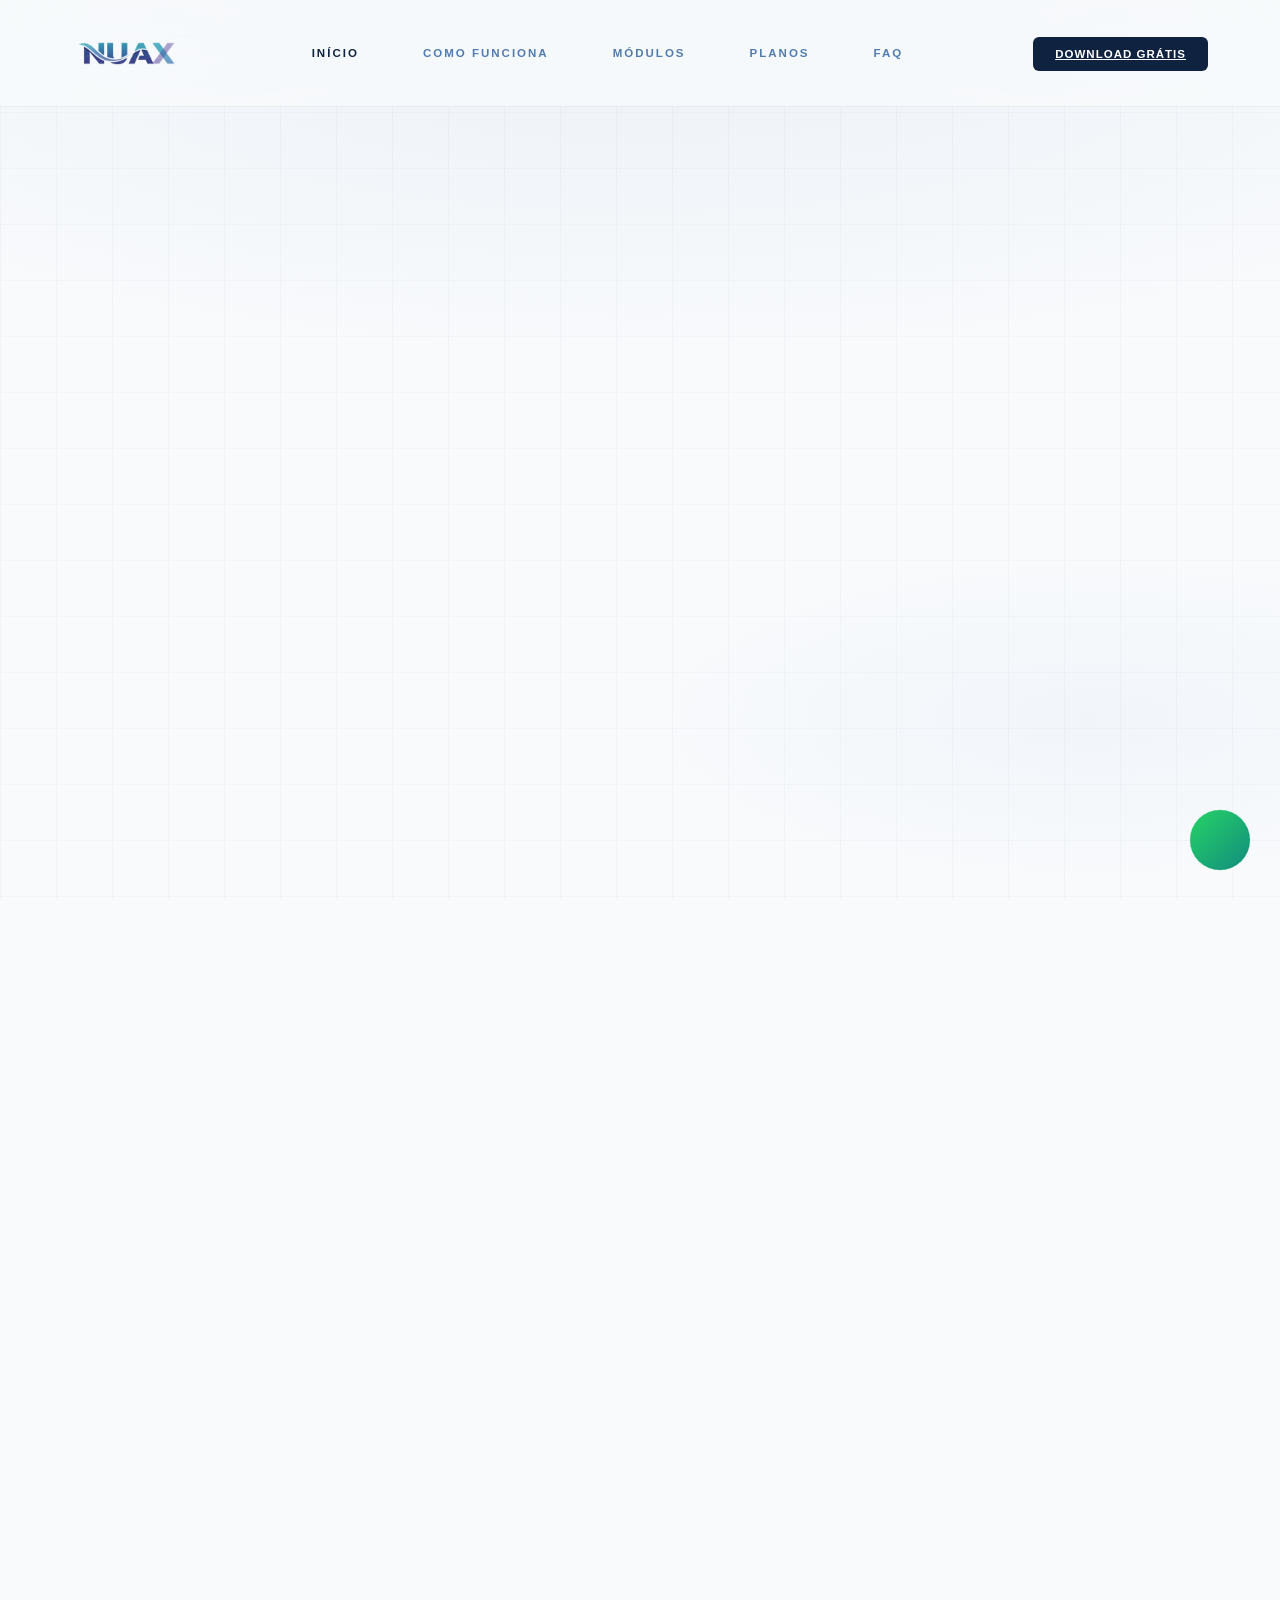
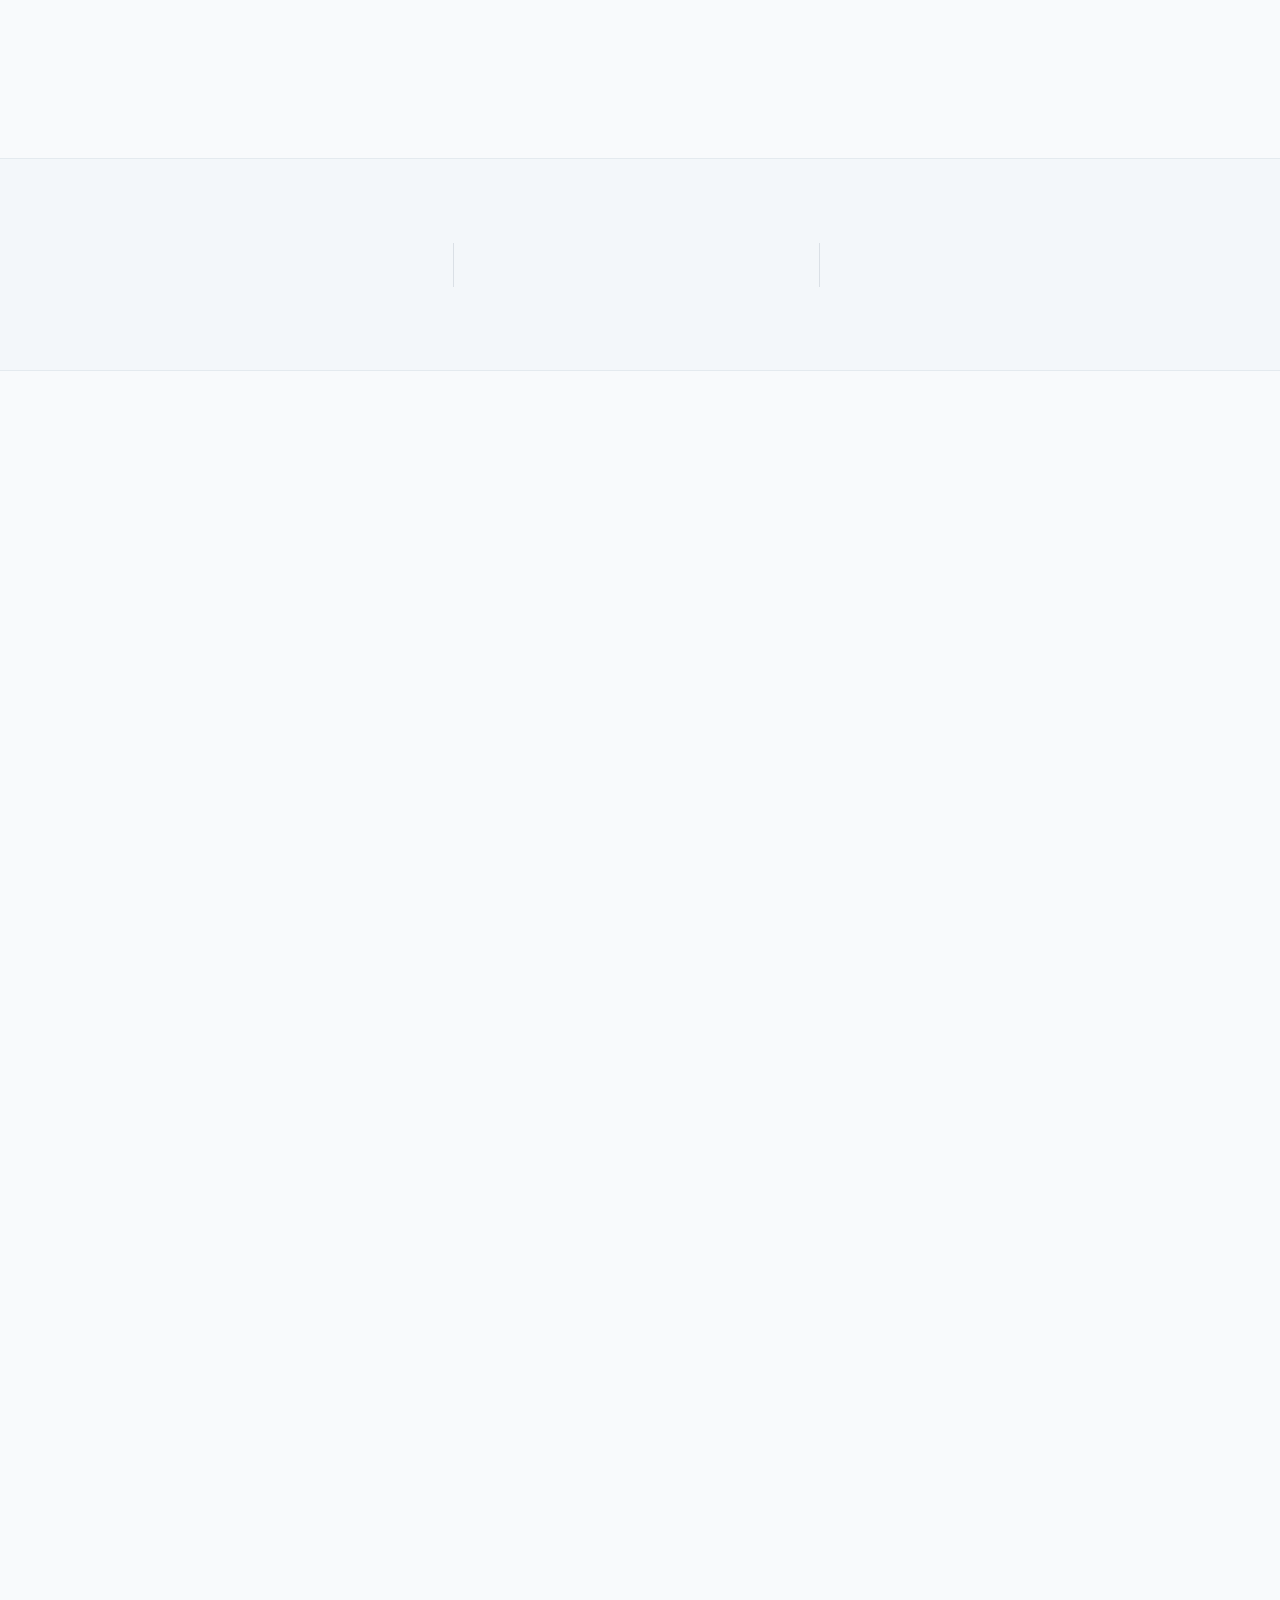
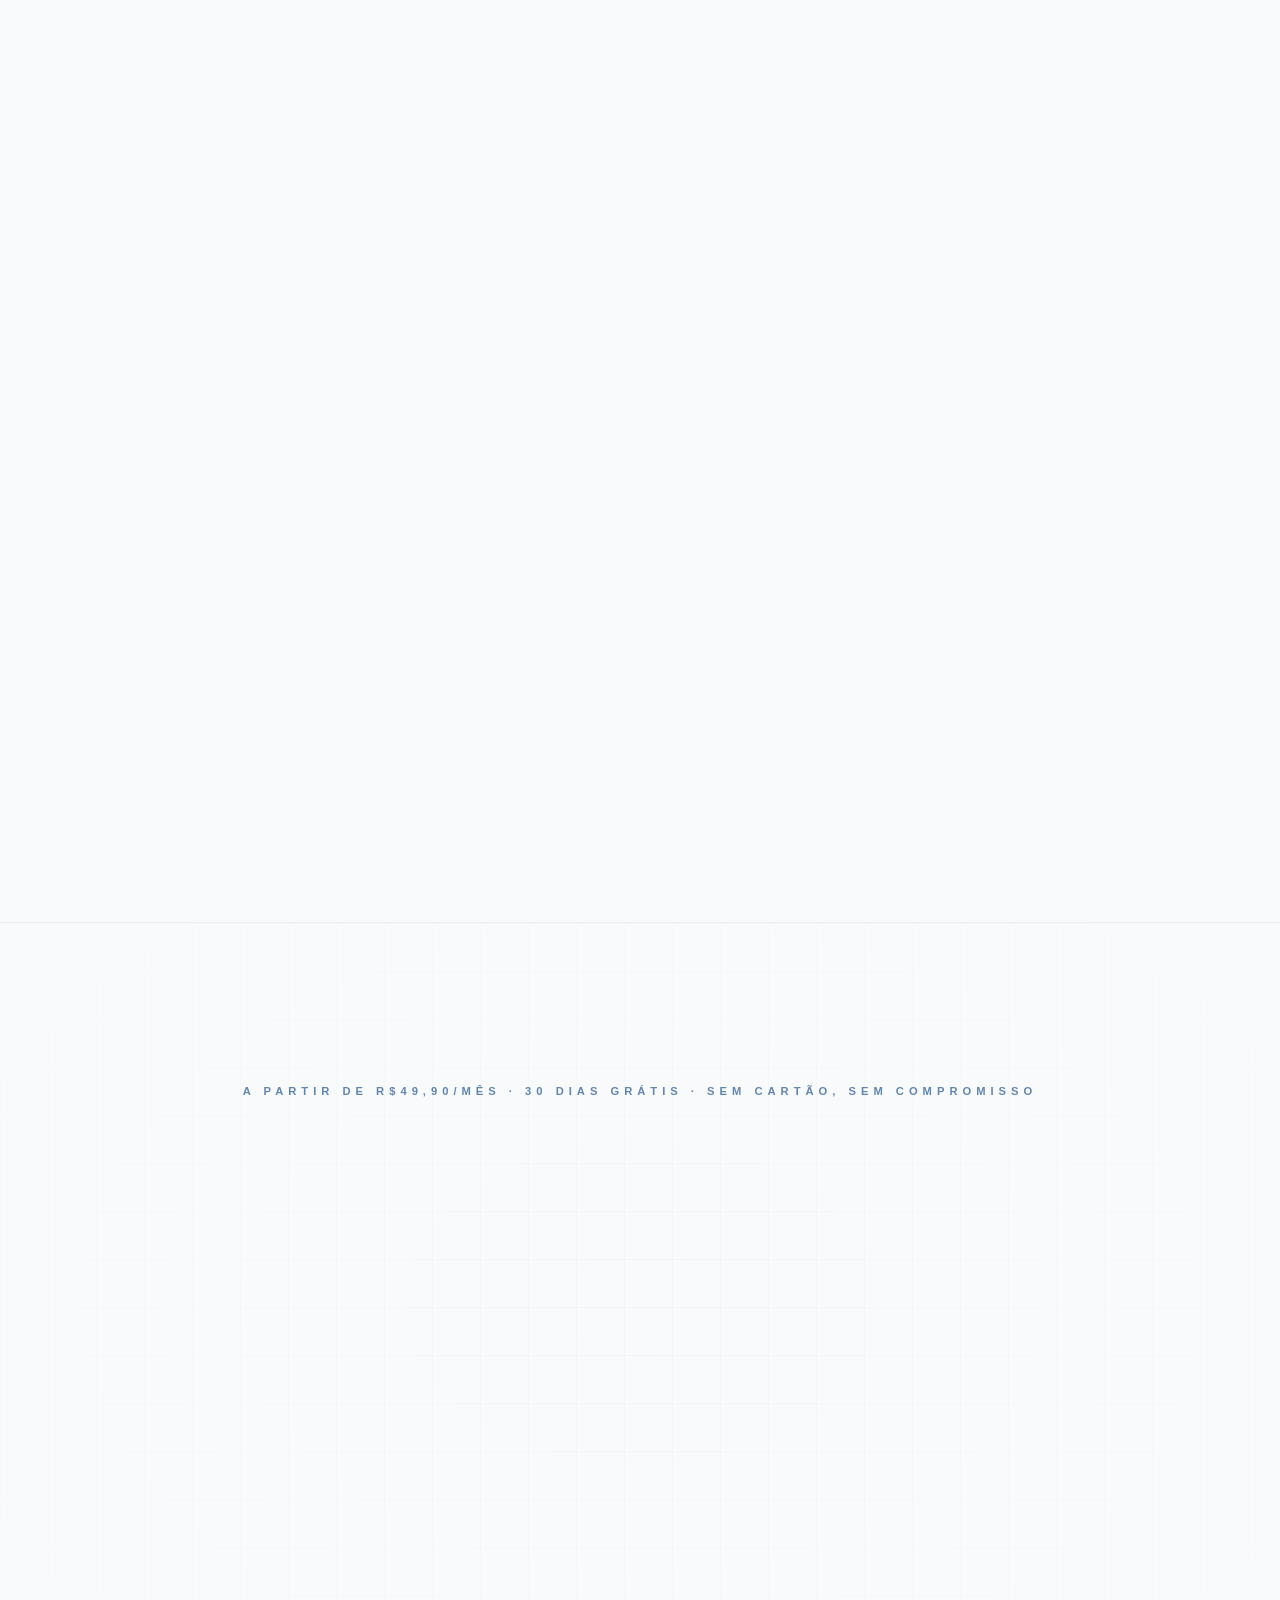
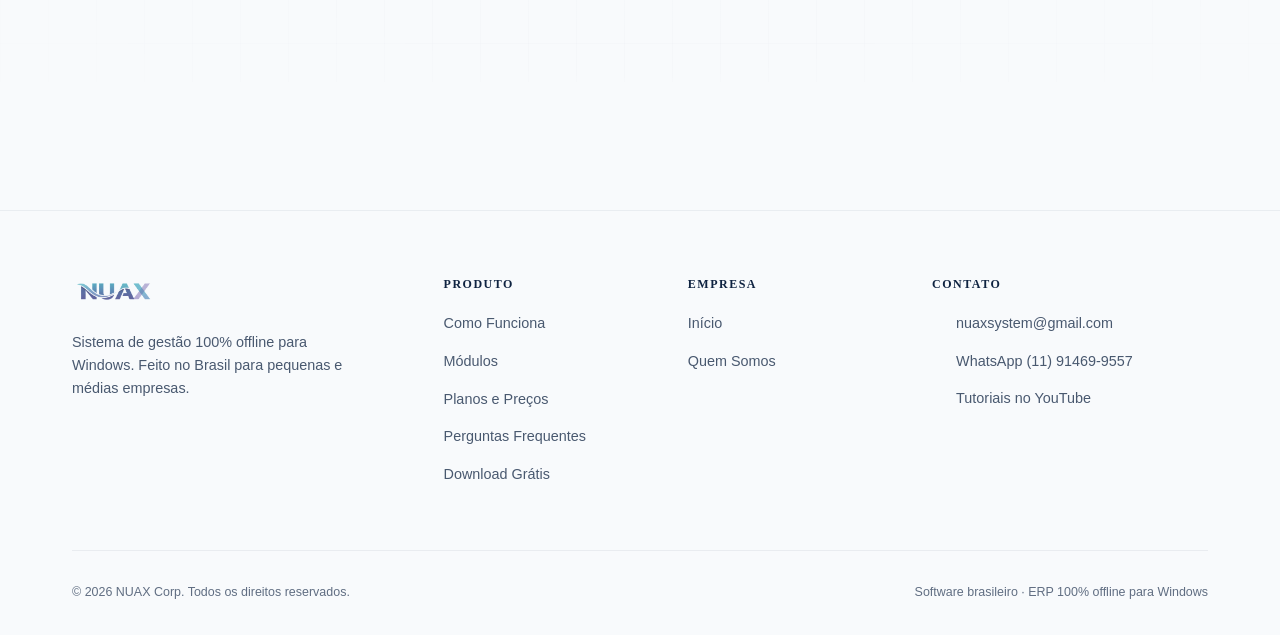
==== commit 7702a376: "web erp" ====
--- a/erp/index.html
+++ b/erp/index.html
@@ -1,70 +1 @@
-<!DOCTYPE html><html lang="pt-br"><head><meta charset="UTF-8"><meta name="viewport" content="width=device-width,initial-scale=1"><title>NUAX ERP | Gestão Offline para Windows — A partir de R$49,90/mês</title><meta name="description" content="NUAX ERP: sistema de gestão 100% offline para Windows. PDV, Estoque, Financeiro, CRM, Ordens de Serviço e mais. A partir de R$49,90/mês — 30 dias grátis."><meta name="keywords" content="NUAX ERP, sistema de gestão offline, software ERP Windows, PDV offline, controle de estoque offline, gestão financeira offline, ERP sem internet, software para pequenas empresas"><meta name="author" content="NUAX Corp"><meta name="robots" content="index, follow"><script>function gtag(){dataLayer.push(arguments)}window.dataLayer=window.dataLayer||[],gtag("consent","default",{analytics_storage:"accepted"===localStorage.getItem("nuax_cookie_consent")?"granted":"denied",ad_storage:"denied"})</script><script async src="https://www.googletagmanager.com/gtag/js?id=G-6E8NX6RSP4"></script><script>function gtag(){dataLayer.push(arguments)}window.dataLayer=window.dataLayer||[],gtag("js",new Date),gtag("config","G-6E8NX6RSP4")</script><meta name="theme-color" content="#f8fafc"><link rel="canonical" href="https://nuax.com.br/erp/index.html"><link rel="icon" href="/assets/favicon.ico"><link rel="llms-txt" href="https://nuax.com.br/llms.txt"><meta name="geo.region" content="BR-SP"><meta name="geo.placename" content="São Paulo"><meta name="geo.position" content="-23.5686278;-46.6985239"><meta name="ICBM" content="-23.5686278, -46.6985239"><meta property="og:type" content="website"><meta property="og:site_name" content="NUAX"><meta property="og:url" content="https://nuax.com.br/erp/index.html"><meta property="og:title" content="NUAX ERP | Gestão Offline para Windows — A partir de R$49,90/mês"><meta property="og:description" content="Sistema ERP 100% offline para Windows. PDV, Estoque com alertas de vencimento, Contas a Pagar/Receber, Orçamentos, CRM, OS, Kanban, Mesas e KDS. A partir de R$49,90/mês — teste grátis 30 dias, sem cartão."><meta property="og:image" content="https://nuax.com.br/assets/erp/og_image.png"><meta name="twitter:card" content="summary_large_image"><meta name="twitter:url" content="https://nuax.com.br/erp/index.html"><meta name="twitter:title" content="NUAX ERP | ERP Offline para Windows — A partir de R$49,90/mês"><meta name="twitter:description" content="PDV, Estoque com alertas de vencimento, Contas a Pagar/Receber, Orçamentos, CRM, OS e Kanban offline. A partir de R$49,90/mês — teste grátis 30 dias, sem cartão."><meta name="twitter:image" content="https://nuax.com.br/assets/erp/og_image.png"><script type="application/ld+json">{
-      "@context": "https://schema.org",
-      "@type": "SoftwareApplication",
-      "name": "NUAX ERP",
-      "operatingSystem": "Windows 10, Windows 11",
-      "applicationCategory": "BusinessApplication",
-      "applicationSubCategory": "ERP, PDV, Gestão Financeira",
-      "description": "Sistema de gestão 100% offline para Windows. PDV, Controle de Estoque com alertas de vencimento, Contas a Pagar e Receber, Fluxo de Caixa, Orçamentos, Precificação por Markup, CRM, Ordens de Serviço, Kanban, Mesas e KDS. Backup automático no Google Drive, OneDrive ou Dropbox. A partir de R$49,90/mês — teste grátis 30 dias, sem cartão.",
-      "offers": [
-        {
-          "@type": "Offer",
-          "name": "NUAX ERP — Plano Base",
-          "price": "49.90",
-          "priceCurrency": "BRL",
-          "priceValidUntil": "2026-12-31",
-          "description": "A partir de R$49,90/mês. Trial de 30 dias gratuito, sem cartão de crédito — veja todos os planos em nuax.com.br/erp/planos.html",
-          "availability": "https://schema.org/InStock",
-          "url": "https://nuax.com.br/erp/planos.html",
-          "priceSpecification": { "@type": "UnitPriceSpecification", "billingDuration": "P1M" }
-        },
-        {
-          "@type": "Offer",
-          "name": "NUAX ERP — Teste Grátis 30 dias",
-          "price": "0",
-          "priceCurrency": "BRL",
-          "priceValidUntil": "2026-12-31",
-          "description": "Teste todas as funcionalidades gratuitamente por 30 dias, sem cartão de crédito. Após o trial, plano grátis permanente disponível.",
-          "availability": "https://schema.org/InStock",
-          "url": "https://nuax.com.br/erp/download.html",
-          "priceSpecification": { "@type": "UnitPriceSpecification", "billingDuration": "P30D" }
-        }
-      ],
-      "url": "https://nuax.com.br/erp/index.html",
-      "screenshot": "https://nuax.com.br/assets/erp/dashboard.png"
-    }</script><script type="application/ld+json">{
-      "@context": "https://schema.org",
-      "@type": "WebPage",
-      "name": "NUAX ERP | Sistema de Gestão Offline para Windows",
-      "url": "https://nuax.com.br/erp/index.html",
-      "datePublished": "2025-01-01",
-      "dateModified": "2026-07-22",
-      "description": "Sistema de gestão 100% offline para Windows. PDV, Controle de Estoque com alertas de vencimento, Contas a Pagar e Receber, Fluxo de Caixa, Orçamentos, Precificação por Markup, CRM, Ordens de Serviço, Kanban, Mesas e KDS. Backup automático no Google Drive, OneDrive ou Dropbox. A partir de R$49,90/mês — teste grátis 30 dias, sem cartão.",
-      "inLanguage": "pt-BR",
-      "isPartOf": {
-        "@type": "WebSite",
-        "name": "NUAX",
-        "url": "https://nuax.com.br/"
-      },
-      "author": {
-        "@type": "Organization",
-        "name": "NUAX Corp",
-        "url": "https://nuax.com.br/"
-      },
-      "publisher": {
-        "@type": "Organization",
-        "name": "NUAX Corp",
-        "url": "https://nuax.com.br/",
-        "logo": {
-          "@type": "ImageObject",
-          "url": "https://nuax.com.br/assets/nuax-nome-transparente.png"
-        }
-      }
-    }</script><script type="application/ld+json">{
-      "@context": "https://schema.org",
-      "@type": "BreadcrumbList",
-      "itemListElement": [
-        { "@type": "ListItem", "position": 1, "name": "NUAX", "item": "https://nuax.com.br/" },
-        { "@type": "ListItem", "position": 2, "name": "Nuax ERP", "item": "https://nuax.com.br/erp/index.html" }
-      ]
-    }</script><link rel="preconnect" href="https://fonts.googleapis.com"><link rel="preconnect" href="https://fonts.gstatic.com" crossorigin><link href="https://fonts.googleapis.com/css2?family=Inter:wght@300;400;500;600;700&family=Outfit:wght@400;600;800;900&family=Space+Grotesk:wght@400;600;700&display=swap" rel="stylesheet"><link rel="stylesheet" href="https://cdnjs.cloudflare.com/ajax/libs/font-awesome/6.5.1/css/all.min.css"><link rel="stylesheet" href="../styles.css"></head><body class="luxury-theme"><a href="#main-content" class="skip-link">Pular para o conteúdo principal</a><div class="mesh-gradient"></div><header class="header-main" id="navbar"><div class="wrap header-flex"><div class="brand"><a href="index.html"><img src="../assets/nuax-nome-transparente.png" alt="NUAX ERP Logo" class="brand-img"></a></div><nav class="nav-desktop" aria-label="Navegação principal"><a href="index.html" class="nav-link" aria-current="page">Início</a> <a href="como-funciona.html" class="nav-link">Como Funciona</a> <a href="modulos.html" class="nav-link">Módulos</a> <a href="planos.html" class="nav-link">Planos</a> <a href="faq.html" class="nav-link">FAQ</a> <a href="../index.html" class="nav-link nav-link--back">← NUAX</a></nav><div class="actions"><a href="download.html" class="btn-premium">Download Grátis</a> <button class="mobile-menu-btn" id="mobileMenuBtn" aria-label="Abrir menu"><span></span><span></span><span></span></button></div></div><div class="mobile-nav" id="mobileNav" role="navigation" aria-label="Menu mobile"><a href="index.html" class="mobile-nav-link" aria-current="page">Início</a> <a href="como-funciona.html" class="mobile-nav-link">Como Funciona</a> <a href="modulos.html" class="mobile-nav-link">Módulos</a> <a href="planos.html" class="mobile-nav-link">Planos</a> <a href="faq.html" class="mobile-nav-link">FAQ</a> <a href="../index.html" class="mobile-nav-link nav-link--back">← NUAX</a> <a href="download.html" class="btn-premium mobile-cta">Download Grátis</a></div></header><main id="main-content"><section id="hero-premium" aria-label="Apresentação do NUAX ERP"><div class="wrap text-center"><div class="hero-header mx-auto reveal-up"><span class="reveal-text">100% OFFLINE · SEM CARTÃO · 30 DIAS GRÁTIS</span><h1 class="massive-title">Sua empresa não<br>para por falta de<br><span class="accent-stroke">internet.</span></h1><p class="hero-subtitle mx-auto">O NUAX instala no seu computador e opera sem internet — na velocidade máxima da sua própria máquina. Backup automático vai direto para o Google Drive, OneDrive ou Dropbox que você já tem. Sem taxa de servidor. Sem dado fora do seu controle.</p><div class="hero-cta-group"><a href="download.html" class="btn-hero-primary"><i class="fa-solid fa-download" aria-hidden="true"></i> Baixar Grátis — 30 dias de teste </a><a href="como-funciona.html" class="btn-hero-secondary"><i class="fa-solid fa-play" aria-hidden="true"></i> Ver como funciona</a></div><div class="hero-trust-badges" role="list"><span class="trust-badge" role="listitem"><i class="fa-brands fa-windows" aria-hidden="true"></i> Windows 10/11</span> <span class="trust-badge" role="listitem"><i class="fa-solid fa-wifi" aria-hidden="true"></i> 100% Offline</span> <span class="trust-badge" role="listitem"><i class="fa-solid fa-hand-holding-dollar" aria-hidden="true"></i> Sem mensalidade de servidor</span> <span class="trust-badge" role="listitem"><i class="fa-solid fa-clock-rotate-left" aria-hidden="true"></i> Plano grátis após o trial</span></div></div><div class="hero-visual reveal-scale"><div class="main-frame" id="hero-card"><picture><img src="../assets/erp/dashboard.png" alt="Dashboard do NUAX ERP — painel de gestão empresarial offline para Windows" class="main-screen zoomable-image" width="900" height="560" loading="lazy"></picture><div class="glow-orb"></div></div></div></div></section><section id="stats-strip" aria-label="Destaques numéricos"><div class="wrap"><div class="stats-grid"><div class="stat-item reveal-up"><span class="stat-num-lg">+14</span> <span class="stat-desc">módulos incluídos — sem custo adicional</span></div><div class="stat-divider"></div><div class="stat-item reveal-up" style="transition-delay:.1s"><span class="stat-num-lg">R$0</span> <span class="stat-desc">de taxa de servidor. Para sempre.</span></div><div class="stat-divider"></div><div class="stat-item reveal-up" style="transition-delay:.2s"><span class="stat-num-lg">100%</span> <span class="stat-desc">offline. Vende mesmo com a internet fora.</span></div></div></div></section><section id="vision" aria-labelledby="vision-title"><div class="wrap"><div class="vision-grid"><div class="vision-content reveal-left"><span class="reveal-text" style="text-align:left;display:block">OFFLINE POR DESIGN</span><h2 class="sub-title" id="vision-title">Operação que não<br>trava. Nunca.</h2><p>A internet caiu? Irrelevante. O NUAX roda direto na sua máquina — sem depender de nuvem, sem esperar servidor. Quando a internet voltar, o backup vai automaticamente para o Google Drive, OneDrive ou Dropbox da sua própria conta. Seus dados nunca passam por ninguém.</p><a href="download.html" class="btn-inline-lux">Testar 30 dias grátis <i class="fa-solid fa-arrow-right" aria-hidden="true"></i></a></div><div class="vision-pillars"><div class="pillar-box reveal-right" style="transition-delay:.1s"><i class="fa-solid fa-wifi" aria-hidden="true"></i><div><h3>Opera Sem Internet</h3><p>Venda, emita nota, gerencie estoque e atenda cliente — mesmo com a internet completamente fora. Nenhuma venda perdida por queda de conexão.</p></div></div><div class="pillar-box reveal-right" style="transition-delay:.2s"><i class="fa-solid fa-bolt" aria-hidden="true"></i><div><h3>Abre em menos de 1 segundo</h3><p>Cada tela responde na velocidade do seu próprio computador — sem loading, sem esperar servidor, sem depender de conexão.</p></div></div><div class="pillar-box reveal-right" style="transition-delay:.3s"><i class="fa-solid fa-shield-halved" aria-hidden="true"></i><div><h3>Seus Dados Ficam com Você</h3><p>Nenhum dado da sua empresa trafega para servidores de terceiros. Nenhum. Fica na sua máquina — e no backup da sua própria conta de nuvem. Só você acessa.</p></div></div><div class="pillar-box reveal-right" style="transition-delay:.4s"><i class="fa-solid fa-lock" aria-hidden="true"></i><div><h3>Banco de dados criptografado</h3><p>Os arquivos do banco são criptografados. Mesmo que alguém pegue o computador fisicamente, não consegue ler nada dos seus dados.</p></div></div></div></div></div></section><section id="features-teaser" aria-labelledby="features-title"><div class="wrap"><div class="section-header-formal reveal-up"><h2 id="features-title">Operação completa,<br><span class="accent-stroke">sem servidor externo.</span></h2><p>Cada módulo roda no seu computador — sem latência, sem sistema que cai, sem custo de servidor. Um único software para substituir vários.</p></div><div class="teaser-grid reveal-up"><a href="modulos.html#cat-core" class="teaser-card"><i class="fa-solid fa-tags" aria-hidden="true"></i><h3>Vendas & PDV</h3><p>Venda mesmo sem internet. Cupons, frente de caixa e integração instantânea com estoque.</p><span class="teaser-link">Ver módulos <i class="fa-solid fa-arrow-right" aria-hidden="true"></i></span> </a><a href="modulos.html#cat-financeiro" class="teaser-card"><i class="fa-solid fa-chart-line" aria-hidden="true"></i><h3>Financeiro & BI</h3><p>Veja para onde vai cada centavo. Fluxo de caixa, DRE e dashboards sem depender do servidor.</p><span class="teaser-link">Ver módulos <i class="fa-solid fa-arrow-right" aria-hidden="true"></i></span> </a><a href="modulos.html#cat-estoque" class="teaser-card"><i class="fa-solid fa-boxes-stacked" aria-hidden="true"></i><h3>Estoque & Compras</h3><p>Sabe quando o produto está acabando antes de acabar. Alertas automáticos, pedidos de compra e controle de fornecedores — tudo offline.</p><span class="teaser-link">Ver módulos <i class="fa-solid fa-arrow-right" aria-hidden="true"></i></span> </a><a href="modulos.html#cat-crm" class="teaser-card"><i class="fa-solid fa-users" aria-hidden="true"></i><h3>CRM & Ordens de Serviço</h3><p>Histórico completo de clientes, OS com fotos e status, e Kanban de projetos. Nada se perde, mesmo sem internet.</p><span class="teaser-link">Ver módulos <i class="fa-solid fa-arrow-right" aria-hidden="true"></i></span> </a><a href="modulos.html#cat-mesa" class="teaser-card"><i class="fa-solid fa-utensils" aria-hidden="true"></i><h3>Mesas & KDS</h3><p>Pedido na mesa, tela na cozinha, entrega confirmada — tudo pela rede local. A queda de internet não trava o seu restaurante.</p><span class="teaser-link">Ver módulos <i class="fa-solid fa-arrow-right" aria-hidden="true"></i></span></a></div><div class="text-center reveal-up" style="margin-top:var(--sp-xl)"><a href="modulos.html" class="btn-inline-lux">Ver todos os módulos <i class="fa-solid fa-arrow-right" aria-hidden="true"></i></a></div></div></section><section id="modules-showcase" aria-label="Visualização dos módulos principais"><div class="wrap"><div class="section-header-formal reveal-up"><h2>Interface construída<br>para <span class="accent-stroke">velocidade real.</span></h2><p>Sem loading, sem espera. Cada tela abre na hora porque tudo roda no seu computador — não num servidor a 1.000 km de distância.</p></div><div class="showcase-block"><div class="showcase-img-wrap reveal-scale"><div class="showcase-img-frame"><picture><img src="../assets/erp/pdv.png" alt="Módulo PDV do NUAX ERP — frente de caixa offline para Windows" class="showcase-img zoomable-image" loading="lazy"></picture></div></div><div class="showcase-content reveal-right"><span class="showcase-badge">Ponto de Venda</span><h3 class="showcase-title">Nunca mais perca<br>uma venda por queda de internet.</h3><p class="showcase-desc">A frente de caixa do NUAX responde em milissegundos — sem loading, sem travamento. A internet caiu? O caixa continua aberto.</p><ul class="showcase-features" role="list"><li><i class="fa-solid fa-check" aria-hidden="true"></i> Emissão de cupom não fiscal</li><li><i class="fa-solid fa-check" aria-hidden="true"></i> Controle de caixa por operador</li><li><i class="fa-solid fa-check" aria-hidden="true"></i> Estoque atualizado automaticamente ao fechar a venda</li></ul><a href="modulos.html#cat-core" class="btn-inline-lux">Conhecer o módulo PDV <i class="fa-solid fa-arrow-right" aria-hidden="true"></i></a></div></div><div class="showcase-block showcase-block--reverse"><div class="showcase-content reveal-left"><span class="showcase-badge">Estoque & Produtos</span><h3 class="showcase-title">Saiba exatamente<br>o que tem e o que falta.</h3><p class="showcase-desc">Defina o mínimo de cada produto e o NUAX avisa antes de acabar — sem precisar de internet, sem planilha, sem surpresa na hora da venda.</p><ul class="showcase-features" role="list"><li><i class="fa-solid fa-check" aria-hidden="true"></i> Alertas automáticos de estoque mínimo</li><li><i class="fa-solid fa-check" aria-hidden="true"></i> Categorização e variações de produto</li><li><i class="fa-solid fa-check" aria-hidden="true"></i> Histórico completo de entradas e saídas</li></ul><a href="modulos.html#cat-estoque" class="btn-inline-lux">Conhecer o módulo de Estoque <i class="fa-solid fa-arrow-right" aria-hidden="true"></i></a></div><div class="showcase-img-wrap reveal-scale"><div class="showcase-img-frame"><picture><img src="../assets/erp/produtos.png" alt="Módulo de Estoque e Produtos do NUAX ERP" class="showcase-img zoomable-image" loading="lazy"></picture></div></div></div><div class="showcase-block"><div class="showcase-img-wrap reveal-scale"><div class="showcase-img-frame"><picture><img src="../assets/erp/relatorios.png" alt="Relatórios e BI do NUAX ERP — dashboards gerenciais offline" class="showcase-img zoomable-image" loading="lazy"></picture></div></div><div class="showcase-content reveal-right"><span class="showcase-badge">Relatórios & BI</span><h3 class="showcase-title">Decisões baseadas<br>em dados, não em achismos.</h3><p class="showcase-desc">Dashboards completos gerados aqui no seu computador — sem esperar servidor, sem seus números saindo da sua empresa. Vendas, fluxo de caixa e desempenho em segundos.</p><ul class="showcase-features" role="list"><li><i class="fa-solid fa-check" aria-hidden="true"></i> Dashboards de vendas e financeiro</li><li><i class="fa-solid fa-check" aria-hidden="true"></i> Exportação para PDF e Excel</li><li><i class="fa-solid fa-check" aria-hidden="true"></i> Visão por período, produto e operador</li></ul><a href="modulos.html#cat-financeiro" class="btn-inline-lux">Conhecer Relatórios & BI <i class="fa-solid fa-arrow-right" aria-hidden="true"></i></a></div></div><div class="showcase-block showcase-block--reverse"><div class="showcase-content reveal-left"><span class="showcase-badge">Mesas & KDS</span><h3 class="showcase-title">Da comanda ao cliente,<br>tudo em rede local.</h3><p class="showcase-desc">Do pedido na mesa até a entrega — tudo em tempo real, pela sua própria rede local. A cozinha vê os pedidos no KDS instantaneamente. A internet não entra nessa conta.</p><ul class="showcase-features" role="list"><li><i class="fa-solid fa-check" aria-hidden="true"></i> Controle de mesas e comandas</li><li><i class="fa-solid fa-check" aria-hidden="true"></i> Monitor KDS para cozinha e bar</li><li><i class="fa-solid fa-check" aria-hidden="true"></i> Monitor de Finalizado para entrega ao cliente</li></ul><a href="modulos.html#cat-mesa" class="btn-inline-lux">Conhecer o módulo Mesa <i class="fa-solid fa-arrow-right" aria-hidden="true"></i></a></div><div class="showcase-img-wrap reveal-scale"><div class="showcase-img-frame"><picture><img src="../assets/erp/painel_cozinha.png" alt="Painel KDS da cozinha — Monitor de pedidos em tempo real NUAX ERP" class="showcase-img zoomable-image" loading="lazy"></picture></div></div></div></div></section><section id="free-tier" aria-label="Garantia do plano grátis"><div class="wrap"><div class="free-tier-card reveal-up"><div class="free-tier-left"><span class="free-tier-badge"><i class="fa-solid fa-shield-check" aria-hidden="true"></i> SEM RISCO</span><h2 class="free-tier-title">Teste 30 dias. Não gostou?<br><span class="accent-stroke">Fica no plano grátis. Para sempre.</span></h2><p class="free-tier-desc">Se o trial acabar e você decidir não assinar, o NUAX não fecha. Seu acesso muda para o <strong>Plano Grátis</strong> — com vendas, financeiro e controle de clientes liberados para sempre, sem custo. Nenhuma cobrança, nenhuma surpresa, nenhum dado perdido.</p></div><div class="free-tier-right"><div class="free-tier-compare"><div class="free-tier-col free-tier-col--free"><div class="free-tier-col-header"><i class="fa-solid fa-gift" aria-hidden="true"></i> <span>Plano Grátis</span></div><ul class="free-tier-list"><li><i class="fa-solid fa-check" aria-hidden="true"></i> Cadastro de clientes</li><li><i class="fa-solid fa-check" aria-hidden="true"></i> Controle de produtos</li><li><i class="fa-solid fa-check" aria-hidden="true"></i> Vendas</li><li><i class="fa-solid fa-check" aria-hidden="true"></i> Financeiro</li><li><i class="fa-solid fa-check" aria-hidden="true"></i> Usuário</li><li class="free-tier-limit"><i class="fa-solid fa-minus" aria-hidden="true"></i>Máx. 50 clientes</li><li class="free-tier-limit"><i class="fa-solid fa-minus" aria-hidden="true"></i>Máx. 100 produtos</li></ul><span class="free-tier-col-price">R$0 <span>para sempre</span></span></div><div class="free-tier-col free-tier-col--paid"><div class="free-tier-col-header"><i class="fa-solid fa-rocket" aria-hidden="true"></i> <span>Planos pagos</span></div><ul class="free-tier-list"><li><i class="fa-solid fa-check" aria-hidden="true"></i> Todos os módulos incluídos de BASE</li><li><i class="fa-solid fa-check" aria-hidden="true"></i>Clientes</li><li><i class="fa-solid fa-check" aria-hidden="true"></i>Fornecedores</li><li><i class="fa-solid fa-check" aria-hidden="true"></i>Produtos</li><li><i class="fa-solid fa-check" aria-hidden="true"></i>Precificação</li><li><i class="fa-solid fa-check" aria-hidden="true"></i>Vendas</li><li><i class="fa-solid fa-check" aria-hidden="true"></i>Financeiro</li><li><i class="fa-solid fa-check" aria-hidden="true"></i>Relatórios</li><li><i class="fa-solid fa-check" aria-hidden="true"></i>Usuários</li><li><i class="fa-solid fa-check" aria-hidden="true"></i>Compras</li><li><i class="fa-solid fa-check" aria-hidden="true"></i>+ Modulo do plano escolhido (Outro Plano)</li></ul><span class="free-tier-col-price">A partir de <strong>R$49,90</strong><span>/mês</span></span></div></div></div></div></div></section><section id="cta-strip" aria-label="Chamada para ação"><div class="wrap text-center"><span class="reveal-text reveal-up">A PARTIR DE R$49,90/MÊS · 30 DIAS GRÁTIS · SEM CARTÃO, SEM COMPROMISSO</span><h2 class="massive-title reveal-up">Comece hoje.<br><span class="accent-stroke">Decida depois.</span></h2><p class="hero-subtitle mx-auto reveal-up">Em 5 minutos o NUAX está instalado e funcionando no seu computador. Trinta dias de tudo liberado — sem cartão, sem compromisso. Se não ficar, fica no plano grátis. Se ficar, começa em R$49,90 por mês.</p><div class="hero-cta-group reveal-up"><a href="download.html" class="btn-hero-primary"><i class="fa-solid fa-download" aria-hidden="true"></i> Baixar Grátis Agora </a><a href="planos.html" class="btn-hero-secondary"><i class="fa-solid fa-list" aria-hidden="true"></i> Ver planos — a partir de R$49,90</a></div></div></section></main><footer class="footer-lux"><div class="wrap footer-content"><div class="f-brand"><img src="../assets/nuax-nome-transparente.png" alt="NUAX ERP" class="footer-brand-img"></div><nav class="f-links" aria-label="Links do rodapé"><a href="como-funciona.html">Como Funciona</a> <a href="modulos.html">Módulos</a> <a href="planos.html">Planos</a> <a href="faq.html">FAQ</a> <a href="download.html">Download</a> <a href="../index.html">Site institucional NUAX</a></nav><div class="f-legal"><div>© 2026 NUAX Corp. ERP 100% offline para Windows.</div><div>Suporte: <a href="mailto:nuaxsystem@gmail.com">nuaxsystem@gmail.com</a></div></div></div></footer><div class="ativ-overlay" id="ativOverlay" role="dialog" aria-modal="true" aria-labelledby="ativTitle"><div class="ativ-card animate-pm"><button class="ativ-close" id="ativClose" aria-label="Fechar"><i class="fa-solid fa-xmark" aria-hidden="true"></i></button><div class="ativ-content"><div class="ativ-texto"><div class="ativ-eyebrow"><i class="fa-solid fa-rocket" aria-hidden="true"></i> Download iniciado</div><h2 class="ativ-titulo" id="ativTitle">3 passos. 5 minutos. Pronto.</h2><ol class="ativ-passos"><li><span class="ativ-passo-num">1</span><div><strong>Abra o instalador</strong> <span>O arquivo já está baixando. Abra quando terminar e siga os passos normais de instalação do Windows — não precisa de técnico.</span></div></li><li><span class="ativ-passo-num">2</span><div><strong>Na tela de ativação clique em "Experimentar 30 dias grátis"</strong> <span>Vai abrir uma tela com os planos — escolha um de sua preferência. Na próxima tela, insira seu usuário e e-mail para registro e clique em "Começar agora grátis". Aguarde a ativação.</span></div></li></ol><button class="ativ-btn-fechar" id="ativBtnFechar"><i class="fa-solid fa-download" aria-hidden="true"></i> Ok, entendi</button></div><div class="ativ-img-wrap"><picture><img src="../assets/erp/ativacao.png" alt="Tela de ativação do NUAX mostrando o botão Experimentar 30 dias grátis" class="ativ-img" loading="lazy" role="button" tabindex="0" aria-label="Ampliar imagem explicativa da tela de ativação"></picture><div class="ativ-seta-label"><i class="fa-solid fa-arrow-up" aria-hidden="true"></i> <span>Clique na imagem para ampliar</span></div></div></div></div></div><div id="cookie-banner" class="cookie-banner" role="dialog" aria-label="Aviso de cookies" hidden><div class="cookie-banner__inner"><p class="cookie-banner__text">Usamos cookies analíticos para entender como o site é usado e melhorar sua experiência. Os dados são <strong>anônimos</strong> e não identificam você.</p><div class="cookie-banner__actions"><button id="cookie-reject" class="cookie-banner__btn cookie-banner__btn--secondary">Recusar</button> <button id="cookie-accept" class="cookie-banner__btn cookie-banner__btn--primary">Aceitar</button></div></div></div><script src="../scripts.js"></script></body></html>+<!DOCTYPE html><html lang="pt-br"><head><meta charset="UTF-8"><meta http-equiv="refresh" content="0; url=../"><link rel="canonical" href="https://nuax.com.br/"><meta name="robots" content="noindex, follow"><meta name="description" content="Esta página foi movida para nuax.com.br — conheça o NUAX ERP."><title>Redirecionando — NUAX ERP</title></head><body><p>Esta página se mudou. Se você não for redirecionado automaticamente, <a href="../">clique aqui</a>.</p></body></html>
